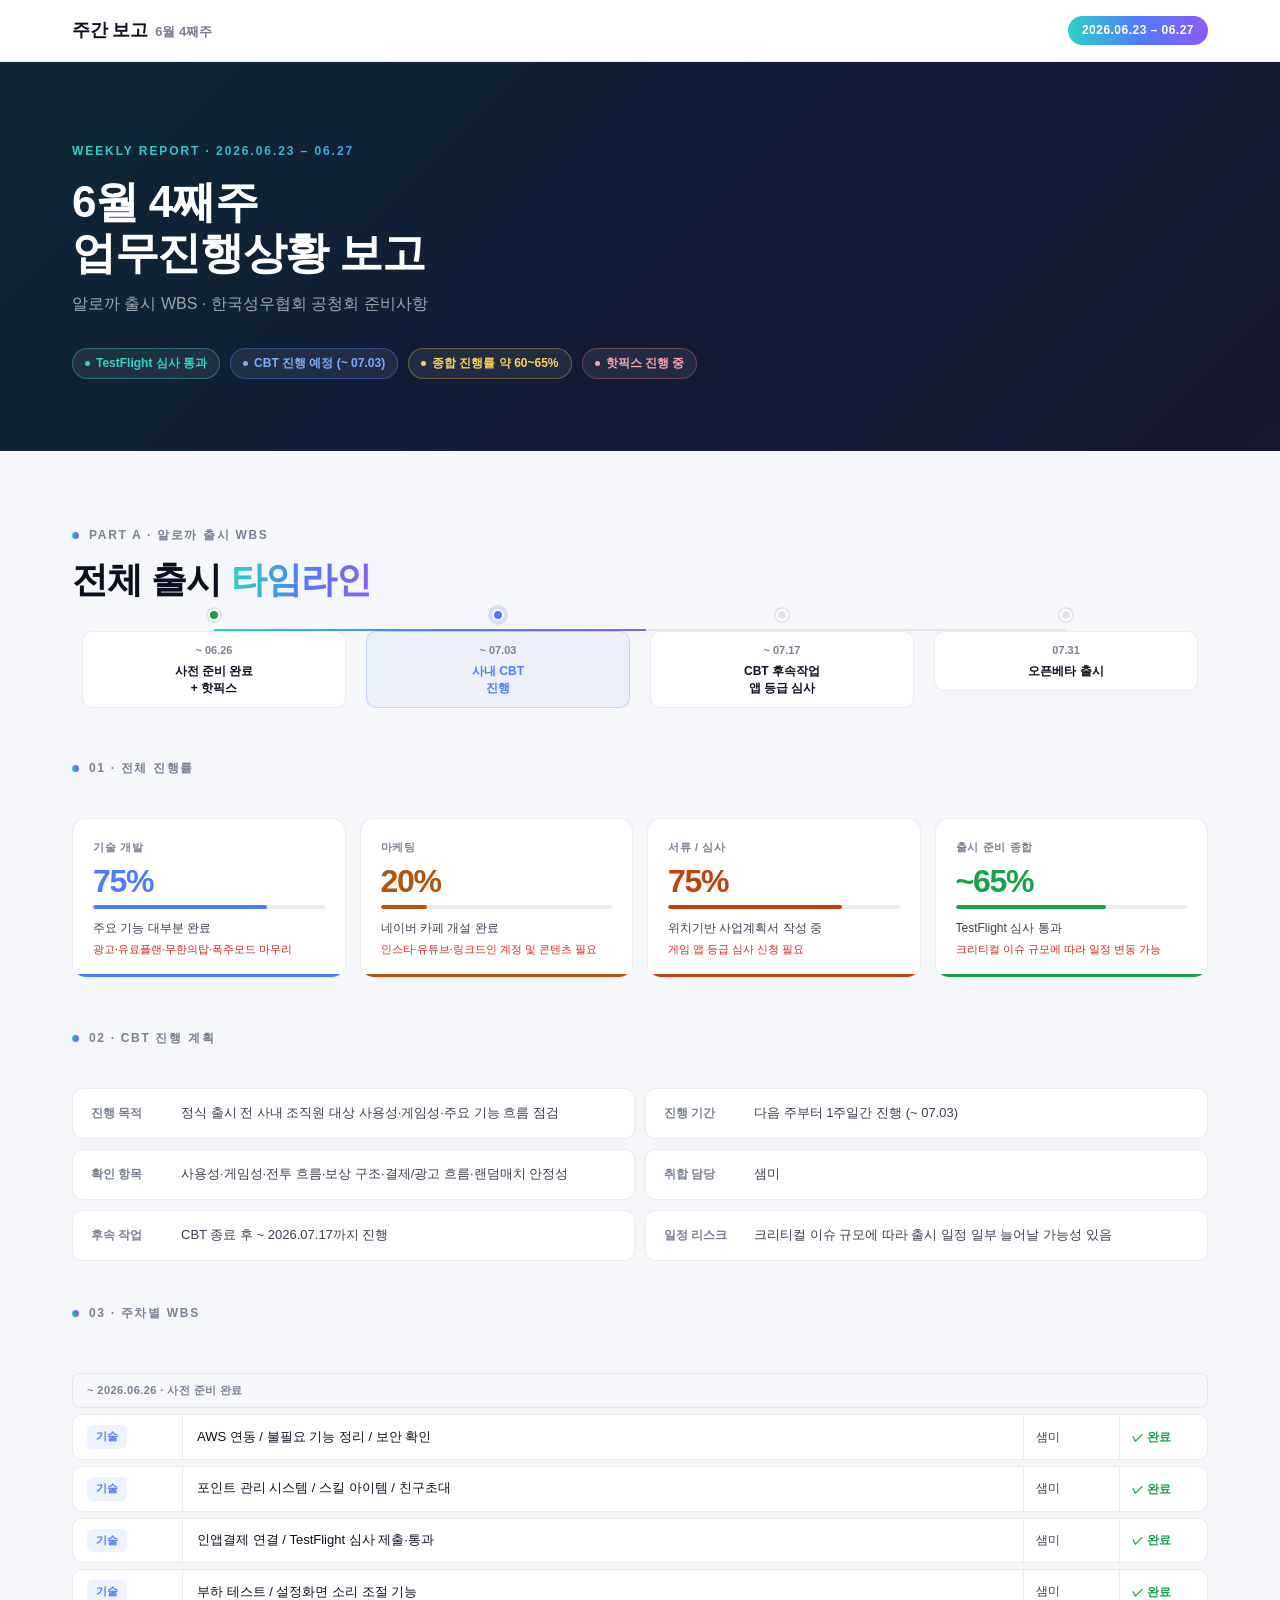
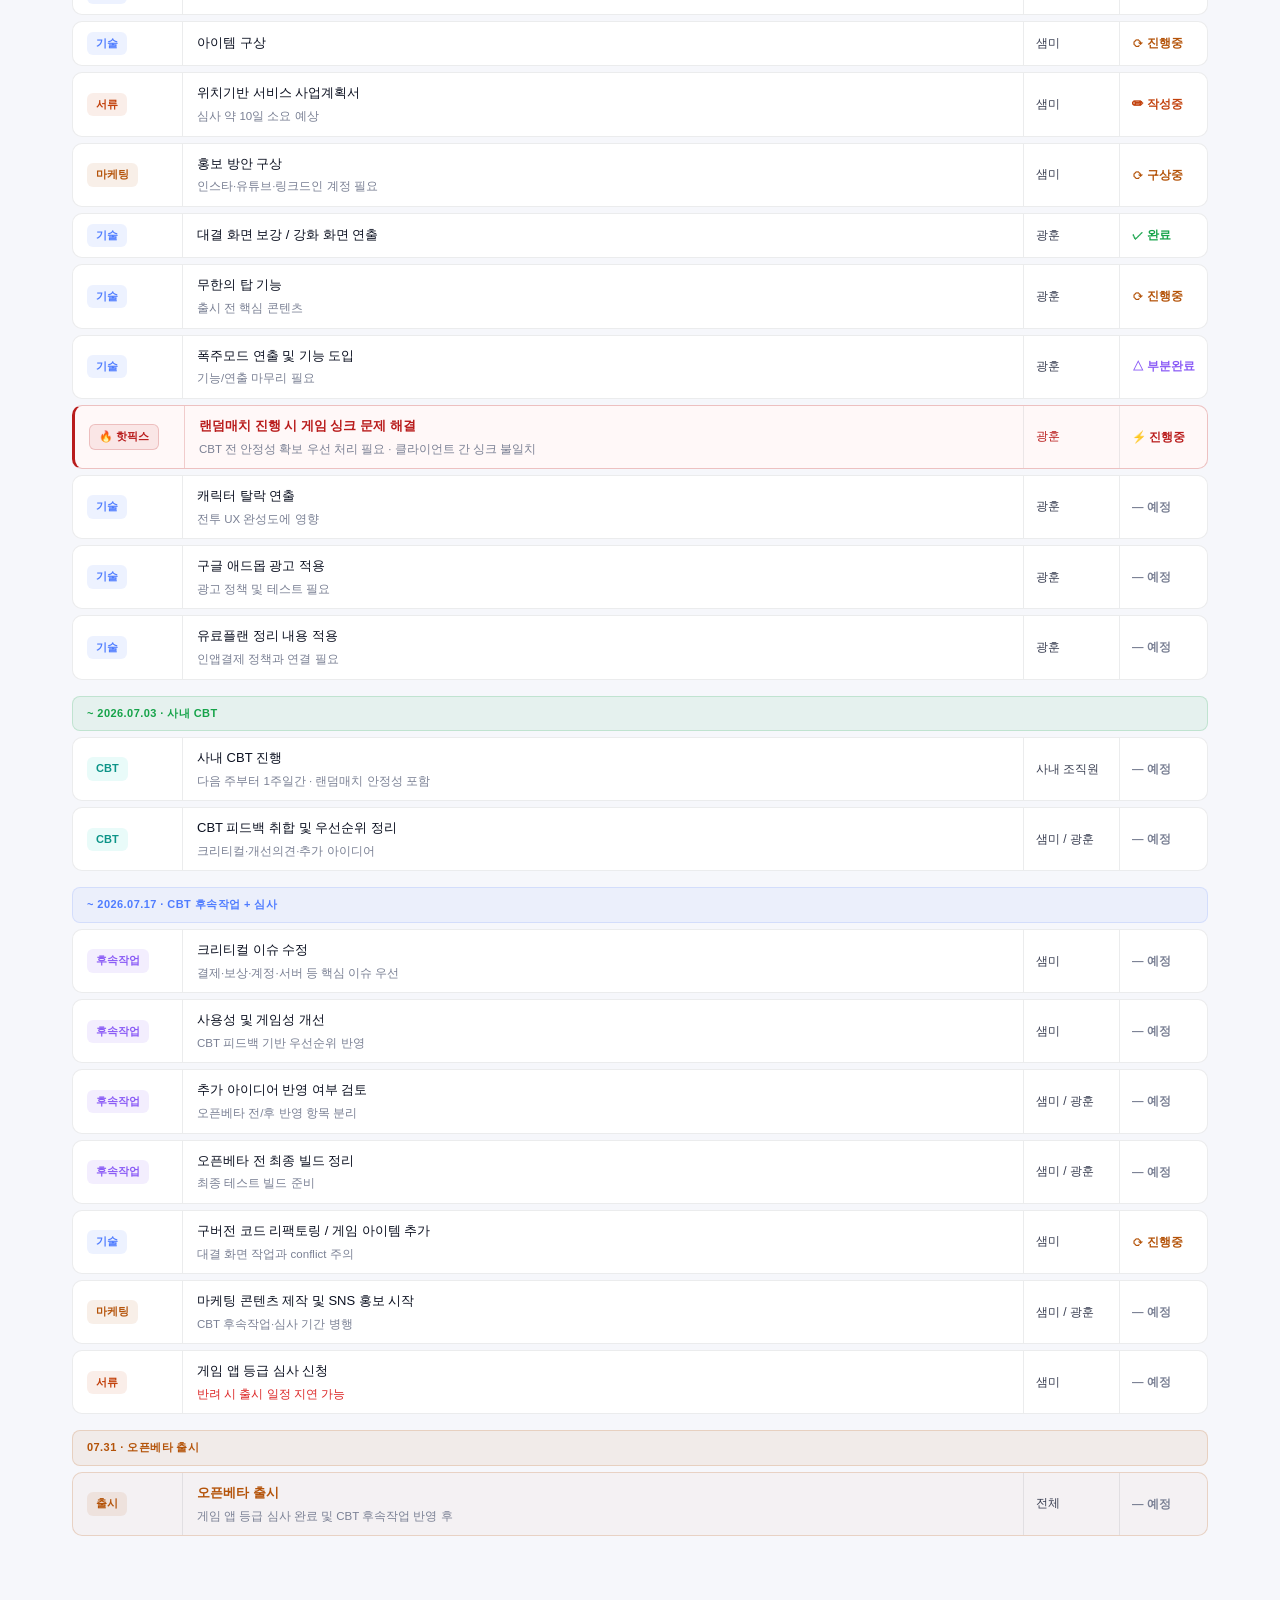
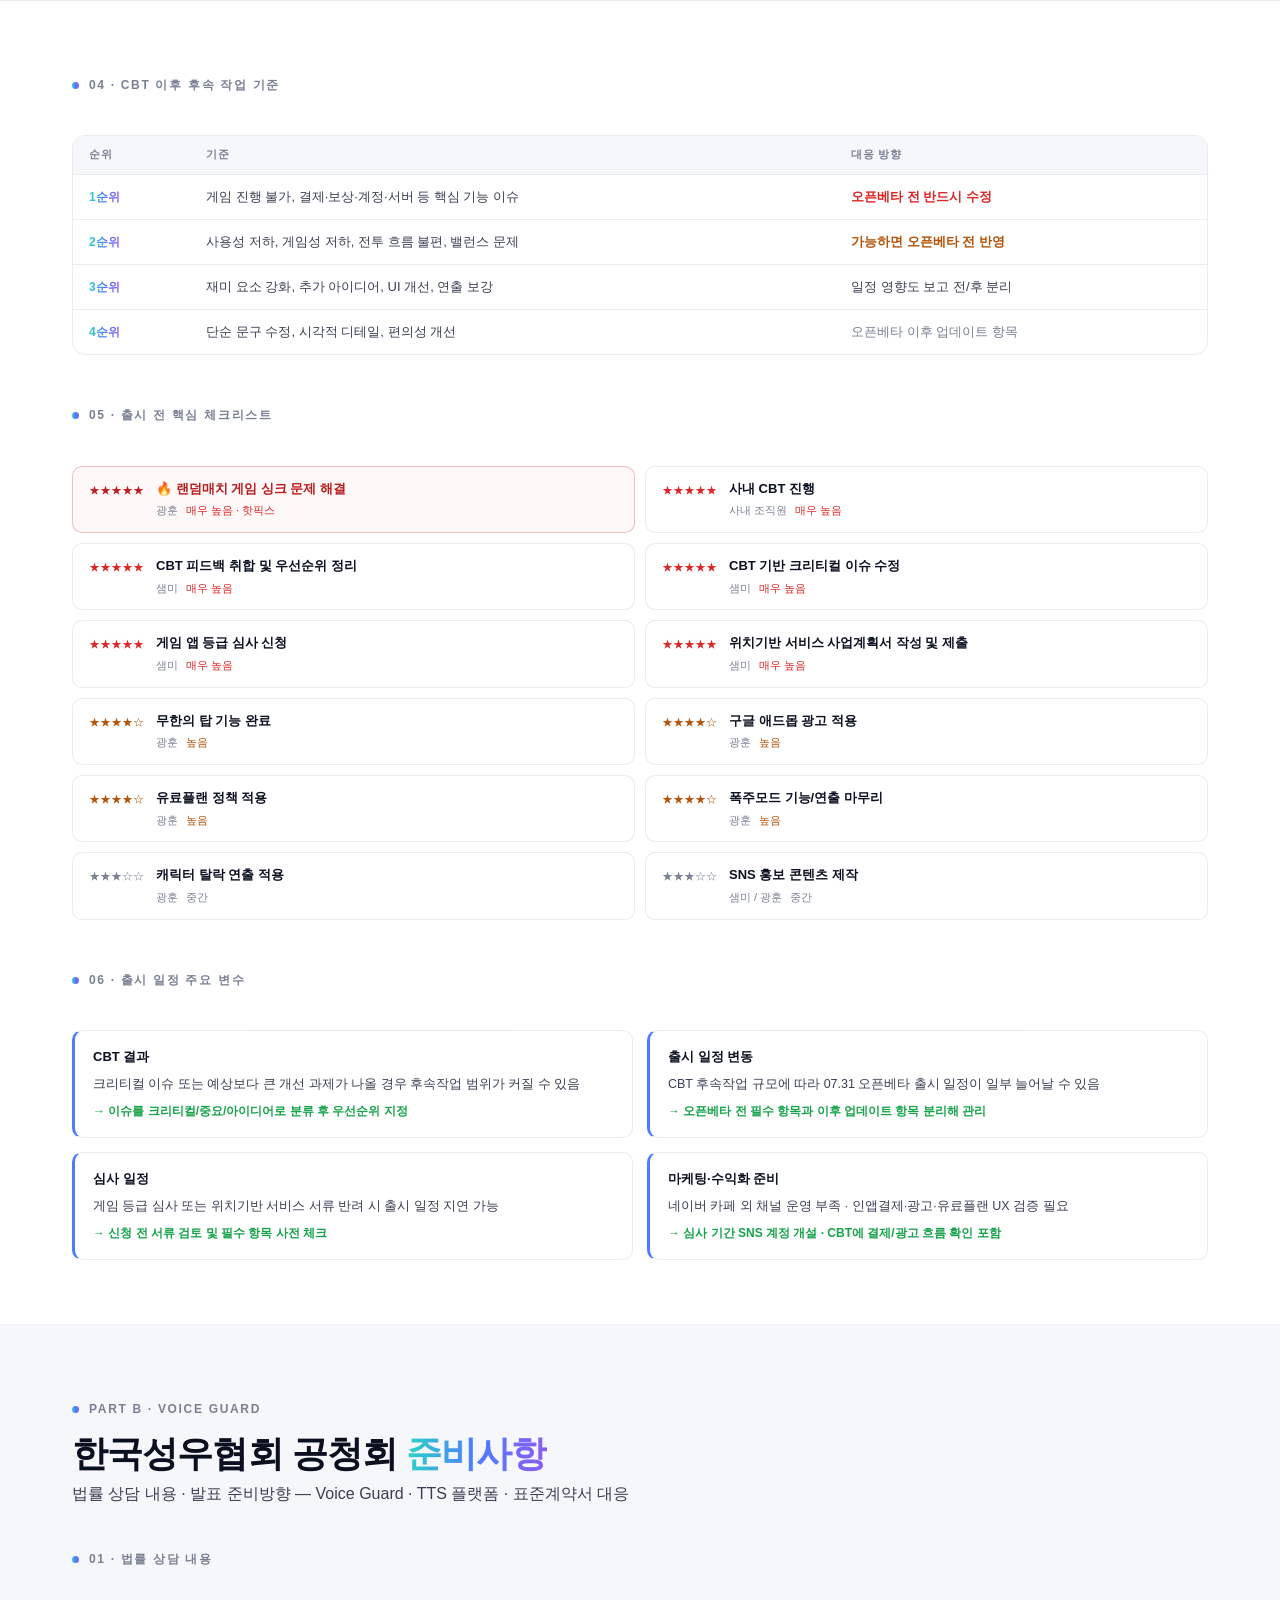
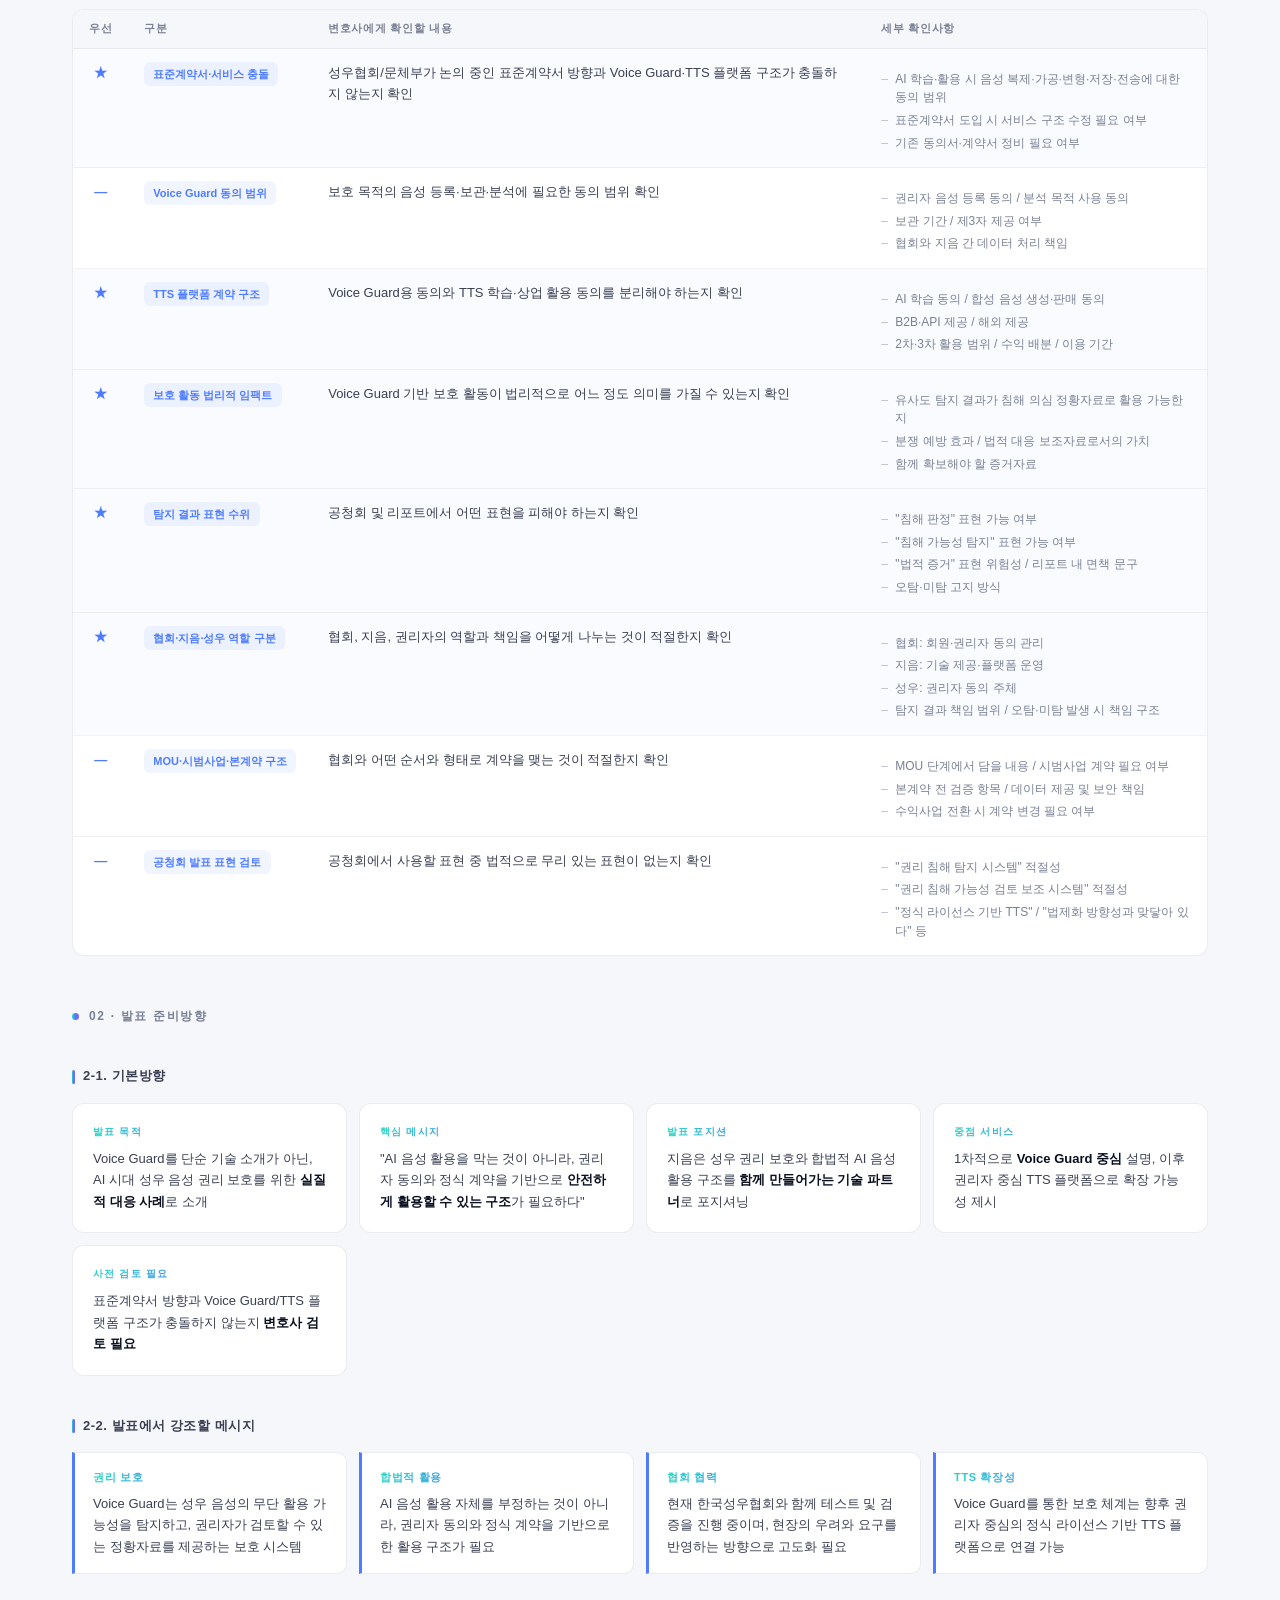
==== weekly-report.html @ 49dcf32b "Add 6월 4째주 업무진행상황 보고 페이지 (weekly-report.html) - 알로까 출시 WBS + 한국성우협회 공청회 준비사항 통합 - 알로까 디자인 시스템 적용 (gr" ====
<!doctype html>
<html lang="ko">
<head>
<meta charset="utf-8">
<title>6월 4째주 업무진행상황 보고</title>
<meta name="viewport" content="width=device-width, initial-scale=1">
<style>
  :root {
    --vg-mint:   #2BD4C4;
    --vg-blue:   #4F7CFF;
    --vg-violet: #8B5CF6;
    --vg-grad:   linear-gradient(90deg,#2BD4C4 0%,#4F7CFF 50%,#8B5CF6 100%);
    --green:  #16A34A;
    --yellow: #B45309;
    --red:    #DC2626;
    --orange: #C2410C;
    --hotfix: #B91C1C;
    --ink:      #0B1020;
    --ink-soft: #3A3F52;
    --ink-mute: #7A8094;
    --line:      rgba(11,16,32,.08);
    --line-soft: rgba(11,16,32,.05);
    --bg-soft: #F6F7FB;
  }
  *{box-sizing:border-box;margin:0;padding:0;}
  html,body{background:#fff;color:var(--ink);font-family:'Pretendard','Apple SD Gothic Neo',sans-serif;font-size:14px;line-height:1.6;}
  a{color:inherit;text-decoration:none;}

  /* ── Topbar ── */
  .topbar{position:sticky;top:0;z-index:50;background:rgba(255,255,255,.88);backdrop-filter:blur(14px);-webkit-backdrop-filter:blur(14px);border-bottom:1px solid var(--line);}
  .topbar-inner{max-width:1200px;margin:0 auto;padding:16px 32px;display:flex;align-items:center;justify-content:space-between;gap:16px;}
  .brand{display:flex;align-items:baseline;gap:8px;}
  .brand .b1{font-weight:800;font-size:18px;letter-spacing:-.02em;}
  .brand .b2{font-weight:600;font-size:13px;color:var(--ink-mute);}
  .top-badge{padding:5px 14px;border-radius:999px;font-size:12px;font-weight:700;background:var(--vg-grad);color:#fff;letter-spacing:.04em;}

  /* ── Hero ── */
  .hero{background:var(--ink);color:#fff;padding:80px 0 72px;position:relative;overflow:hidden;}
  .hero::after{content:'';position:absolute;inset:0;background:linear-gradient(135deg,rgba(43,212,196,.12) 0%,rgba(79,124,255,.1) 50%,rgba(139,92,246,.08) 100%);pointer-events:none;}
  .wrap{max-width:1200px;margin:0 auto;padding:0 32px;}
  .hero .wrap{position:relative;z-index:1;}
  .hero-eyebrow{font-size:12px;font-weight:700;letter-spacing:.16em;text-transform:uppercase;background:var(--vg-grad);-webkit-background-clip:text;background-clip:text;color:transparent;margin-bottom:16px;}
  .hero-title{font-size:44px;font-weight:800;letter-spacing:-.03em;line-height:1.15;margin-bottom:12px;}
  .hero-sub{font-size:16px;color:rgba(255,255,255,.6);margin-bottom:32px;}
  .hero-badges{display:flex;gap:10px;flex-wrap:wrap;}
  .hbadge{display:inline-flex;align-items:center;gap:6px;padding:5px 12px;border-radius:20px;font-size:12px;font-weight:600;border:1px solid rgba(255,255,255,.15);background:rgba(255,255,255,.07);}
  .hbadge-green{border-color:rgba(43,212,196,.4);color:#2BD4C4;}
  .hbadge-blue{border-color:rgba(79,124,255,.4);color:#7AABFF;}
  .hbadge-yellow{border-color:rgba(251,191,36,.35);color:#FCD34D;}
  .hbadge-red{border-color:rgba(248,113,113,.35);color:#FCA5A5;}
  .dot-sm{width:5px;height:5px;border-radius:50%;background:currentColor;flex-shrink:0;}

  /* ── Section ── */
  .section{padding:72px 0 64px;border-bottom:1px solid var(--line-soft);}
  .section.alt{background:var(--bg-soft);}
  .sec-eyebrow{display:inline-flex;align-items:center;gap:10px;font-size:12px;font-weight:700;color:var(--ink-mute);letter-spacing:.14em;text-transform:uppercase;margin-bottom:14px;}
  .sec-eyebrow::before{content:'';width:7px;height:7px;border-radius:50%;background:var(--vg-grad);}
  .sec-title{font-size:36px;font-weight:800;letter-spacing:-.025em;line-height:1.15;margin-bottom:8px;}
  .sec-title .accent{background:var(--vg-grad);-webkit-background-clip:text;background-clip:text;color:transparent;}
  .sec-sub{font-size:16px;color:var(--ink-soft);margin-bottom:40px;line-height:1.55;}

  /* ── Timeline ── */
  .tl-wrap{display:grid;grid-template-columns:repeat(4,1fr);gap:0;position:relative;margin-bottom:48px;}
  .tl-wrap::before{content:'';position:absolute;top:20px;left:12.5%;right:12.5%;height:2px;background:var(--line);z-index:0;}
  .tl-wrap::after{content:'';position:absolute;top:20px;left:12.5%;width:38%;height:2px;background:var(--vg-grad);z-index:1;}
  .tl-node{display:flex;flex-direction:column;align-items:center;gap:10px;position:relative;z-index:2;}
  .tl-dot{width:12px;height:12px;border-radius:50%;border:2px solid #fff;background:var(--line);box-shadow:0 0 0 2px var(--line);}
  .tl-node.done .tl-dot{background:var(--green);}
  .tl-node.active .tl-dot{background:var(--vg-blue);box-shadow:0 0 0 4px rgba(79,124,255,.2);}
  .tl-card{background:#fff;border:1px solid var(--line);border-radius:10px;padding:10px 14px;width:calc(100% - 20px);text-align:center;}
  .tl-node.active .tl-card{background:rgba(79,124,255,.05);border-color:rgba(79,124,255,.25);}
  .tl-date{font-size:11px;color:var(--ink-mute);font-weight:600;margin-bottom:4px;}
  .tl-label{font-size:12px;font-weight:700;color:var(--ink);line-height:1.4;}
  .tl-node.active .tl-label{color:var(--vg-blue);}

  /* ── Summary cards ── */
  .sum-grid{display:grid;grid-template-columns:repeat(4,1fr);gap:14px;margin-bottom:48px;}
  .sum-card{background:#fff;border:1px solid var(--line);border-radius:14px;padding:20px;position:relative;overflow:hidden;}
  .sum-card::after{content:'';position:absolute;bottom:0;left:0;right:0;height:3px;background:var(--c,var(--vg-grad));}
  .sum-label{font-size:11px;font-weight:700;color:var(--ink-mute);letter-spacing:.06em;text-transform:uppercase;margin-bottom:8px;}
  .sum-pct{font-size:32px;font-weight:800;letter-spacing:-.04em;background:var(--c,var(--vg-grad));-webkit-background-clip:text;background-clip:text;color:transparent;line-height:1;margin-bottom:8px;}
  .sum-bar-bg{height:4px;background:var(--line);border-radius:2px;margin-bottom:10px;overflow:hidden;}
  .sum-bar{height:100%;background:var(--c,var(--vg-grad));border-radius:2px;}
  .sum-status{font-size:12px;color:var(--ink-soft);}
  .sum-risk{font-size:11px;color:var(--red);margin-top:4px;line-height:1.4;}

  /* ── CBT grid ── */
  .cbt-grid{display:grid;grid-template-columns:repeat(2,1fr);gap:10px;margin-bottom:40px;}
  .cbt-row{background:#fff;border:1px solid var(--line);border-radius:10px;padding:14px 18px;display:flex;gap:14px;}
  .cbt-key{font-size:12px;color:var(--ink-mute);font-weight:700;min-width:76px;flex-shrink:0;padding-top:1px;}
  .cbt-val{font-size:13px;color:var(--ink-soft);line-height:1.6;}

  /* ── WBS rows ── */
  .wbs-container{display:flex;flex-direction:column;gap:6px;}
  .wbs-group{display:flex;align-items:center;gap:10px;padding:8px 14px;border-radius:8px;font-size:11px;font-weight:700;letter-spacing:.04em;margin-top:10px;}
  .g-0626{background:var(--bg-soft);color:var(--ink-mute);border:1px solid var(--line);}
  .g-0703{background:rgba(22,163,74,.07);color:var(--green);border:1px solid rgba(22,163,74,.18);}
  .g-0717{background:rgba(79,124,255,.06);color:var(--vg-blue);border:1px solid rgba(79,124,255,.15);}
  .g-0731{background:rgba(180,83,9,.07);color:var(--yellow);border:1px solid rgba(180,83,9,.18);}
  .wbs-row{display:grid;grid-template-columns:110px 1fr 96px 88px;align-items:stretch;background:#fff;border:1px solid var(--line);border-radius:10px;overflow:hidden;}
  .wbs-row.hotfix{border-color:rgba(185,28,28,.25);border-left:3px solid var(--hotfix);background:#FFF8F8;}
  .wbs-row.launch{background:rgba(180,83,9,.03);border-color:rgba(180,83,9,.2);}
  .wbs-cat{display:flex;align-items:center;padding:10px 14px;border-right:1px solid var(--line);}
  .wbs-row.hotfix .wbs-cat{border-right-color:rgba(185,28,28,.2);}
  .wbs-content{padding:10px 14px;display:flex;flex-direction:column;justify-content:center;gap:3px;}
  .wbs-task{font-size:13px;color:var(--ink);font-weight:500;}
  .wbs-row.hotfix .wbs-task{color:var(--hotfix);font-weight:600;}
  .wbs-row.launch .wbs-task{color:var(--yellow);font-weight:700;}
  .wbs-note{font-size:11.5px;color:var(--ink-mute);}
  .wbs-who{display:flex;align-items:center;padding:10px 12px;border-left:1px solid var(--line);font-size:12px;color:var(--ink-soft);white-space:nowrap;}
  .wbs-st{display:flex;align-items:center;padding:10px 12px;border-left:1px solid var(--line);}

  /* ── Tags ── */
  .tag{display:inline-flex;align-items:center;padding:3px 9px;border-radius:6px;font-size:11px;font-weight:700;white-space:nowrap;}
  .tag-tech{background:rgba(79,124,255,.1);color:var(--vg-blue);}
  .tag-mkt{background:rgba(180,83,9,.09);color:var(--yellow);}
  .tag-cbt{background:rgba(43,212,196,.1);color:#0D9488;}
  .tag-post{background:rgba(139,92,246,.1);color:var(--vg-violet);}
  .tag-doc{background:rgba(194,65,12,.09);color:var(--orange);}
  .tag-launch{background:rgba(180,83,9,.09);color:var(--yellow);}
  .tag-hotfix{background:rgba(185,28,28,.08);color:var(--hotfix);border:1px solid rgba(185,28,28,.2);}

  /* ── Status ── */
  .st{display:inline-flex;align-items:center;gap:4px;font-size:11.5px;font-weight:700;white-space:nowrap;}
  .s-done{color:var(--green);}
  .s-wip{color:var(--yellow);}
  .s-plan{color:var(--ink-mute);}
  .s-part{color:var(--vg-violet);}
  .s-writing{color:var(--orange);}
  .s-hotfix{color:var(--hotfix);}

  /* ── Priority table ── */
  .pri-wrap{background:#fff;border:1px solid var(--line);border-radius:14px;overflow:hidden;}
  .pri-wrap table{width:100%;border-collapse:collapse;}
  .pri-wrap th{padding:10px 16px;text-align:left;font-size:11px;font-weight:700;color:var(--ink-mute);letter-spacing:.06em;text-transform:uppercase;border-bottom:1px solid var(--line);background:var(--bg-soft);}
  .pri-wrap td{padding:12px 16px;font-size:13px;color:var(--ink-soft);border-bottom:1px solid var(--line);vertical-align:top;line-height:1.55;}
  .pri-wrap tr:last-child td{border-bottom:none;}
  .pri-rank{font-size:12px;font-weight:800;background:var(--vg-grad);-webkit-background-clip:text;background-clip:text;color:transparent;}

  /* ── Checklist ── */
  .chk-grid{display:grid;grid-template-columns:repeat(2,1fr);gap:10px;}
  .chk-item{display:flex;align-items:flex-start;gap:12px;background:#fff;border:1px solid var(--line);border-radius:10px;padding:12px 16px;}
  .chk-item.hf{border-color:rgba(185,28,28,.25);background:#FFF8F8;}
  .chk-stars{font-size:11px;flex-shrink:0;line-height:2;}
  .chk-name{font-size:13px;font-weight:600;color:var(--ink);}
  .chk-item.hf .chk-name{color:var(--hotfix);}
  .chk-meta{display:flex;gap:8px;flex-wrap:wrap;margin-top:3px;}
  .chk-who{font-size:11px;color:var(--ink-mute);}
  .chk-imp{font-size:11px;}
  .imp-h{color:var(--red);}
  .imp-m{color:var(--yellow);}
  .imp-l{color:var(--ink-mute);}

  /* ── Risk cards ── */
  .risk-grid{display:grid;grid-template-columns:repeat(2,1fr);gap:14px;}
  .risk-card{background:#fff;border:1px solid var(--line);border-left:3px solid var(--vg-blue);border-radius:10px;padding:16px 18px;}
  .risk-title{font-size:13px;font-weight:700;color:var(--ink);margin-bottom:6px;}
  .risk-desc{font-size:12.5px;color:var(--ink-soft);line-height:1.6;margin-bottom:8px;}
  .risk-action{font-size:12px;color:var(--green);font-weight:600;}
  .risk-action::before{content:'→ ';}

  /* ── VG Table ── */
  .table-wrap{overflow-x:auto;border:1px solid var(--line);border-radius:12px;background:#fff;}
  table{width:100%;border-collapse:collapse;font-size:13px;}
  thead tr{background:var(--bg-soft);}
  thead th{padding:10px 16px;text-align:left;font-size:11px;font-weight:700;color:var(--ink-mute);letter-spacing:.06em;text-transform:uppercase;border-bottom:1px solid var(--line);white-space:nowrap;}
  tbody tr{border-bottom:1px solid var(--line-soft);}
  tbody tr:last-child{border-bottom:none;}
  tbody tr:hover{background:var(--bg-soft);}
  td{padding:13px 16px;vertical-align:top;color:var(--ink-soft);line-height:1.65;}
  .star-row td{background:rgba(79,124,255,.03);}
  .star-cell{text-align:center;font-size:13px;color:var(--vg-blue);font-weight:700;}
  .vg-badge{display:inline-flex;align-items:center;padding:3px 9px;border-radius:6px;font-size:11px;font-weight:700;background:rgba(79,124,255,.08);color:var(--vg-blue);white-space:nowrap;}
  .detail-list{margin-top:6px;padding-left:0;list-style:none;}
  .detail-list li{font-size:12px;color:var(--ink-mute);padding:2px 0 2px 14px;position:relative;line-height:1.55;}
  .detail-list li::before{content:'–';position:absolute;left:0;opacity:.5;}

  /* ── Card grid ── */
  .card-grid{display:grid;grid-template-columns:repeat(auto-fill,minmax(260px,1fr));gap:12px;margin-bottom:32px;}
  .info-card{background:#fff;border:1px solid var(--line);border-radius:12px;padding:20px;}
  .card-label{font-size:10px;font-weight:700;letter-spacing:.12em;text-transform:uppercase;background:var(--vg-grad);-webkit-background-clip:text;background-clip:text;color:transparent;margin-bottom:8px;}
  .card-body{font-size:13px;color:var(--ink-soft);line-height:1.65;}
  .card-body strong{color:var(--ink);font-weight:700;}

  /* ── Msg cards ── */
  .msg-grid{display:grid;grid-template-columns:repeat(auto-fill,minmax(240px,1fr));gap:12px;}
  .msg-card{background:#fff;border:1px solid var(--line);border-left:3px solid var(--vg-blue);border-radius:0 10px 10px 0;padding:16px 18px;}
  .msg-label{font-size:11px;font-weight:700;background:var(--vg-grad);-webkit-background-clip:text;background-clip:text;color:transparent;margin-bottom:6px;letter-spacing:.06em;}
  .msg-body{font-size:13px;color:var(--ink-soft);line-height:1.65;}

  /* ── Subsection ── */
  .subsection{margin-bottom:40px;}
  .sub-title{font-size:13px;font-weight:700;color:var(--ink-soft);letter-spacing:.04em;margin-bottom:16px;display:flex;align-items:center;gap:8px;}
  .sub-title::before{content:'';display:inline-block;width:3px;height:14px;background:var(--vg-grad);border-radius:2px;}

  /* ── Spacing helpers ── */
  .mb40{margin-bottom:40px;}
  .mb48{margin-bottom:48px;}

  /* ── Responsive ── */
  @media(max-width:900px){
    .sum-grid{grid-template-columns:repeat(2,1fr);}
    .tl-wrap::before,.tl-wrap::after{display:none;}
    .tl-card{display:none;}
    .risk-grid{grid-template-columns:1fr;}
    .chk-grid{grid-template-columns:1fr;}
    .cbt-grid{grid-template-columns:1fr;}
  }
  @media(max-width:640px){
    .sum-grid{grid-template-columns:1fr;}
    .wbs-row{grid-template-columns:1fr;}
    .wbs-cat{border-right:none;border-bottom:1px solid var(--line);}
    .wbs-who,.wbs-st{border-left:none;border-top:1px solid var(--line);}
    .sec-title{font-size:28px;}
    .hero-title{font-size:30px;}
    .wrap{padding:0 20px;}
    .topbar-inner{padding:14px 20px;}
    thead th:nth-child(4),td:nth-child(4){display:none;}
  }
</style>
</head>
<body>

<!-- Topbar -->
<nav class="topbar">
  <div class="topbar-inner">
    <div class="brand">
      <span class="b1">주간 보고</span>
      <span class="b2">6월 4째주</span>
    </div>
    <div class="top-badge">2026.06.23 – 06.27</div>
  </div>
</nav>

<!-- Hero -->
<div class="hero">
  <div class="wrap">
    <div class="hero-eyebrow">Weekly Report · 2026.06.23 – 06.27</div>
    <h1 class="hero-title">6월 4째주<br>업무진행상황 보고</h1>
    <p class="hero-sub">알로까 출시 WBS · 한국성우협회 공청회 준비사항</p>
    <div class="hero-badges">
      <span class="hbadge hbadge-green"><span class="dot-sm"></span>TestFlight 심사 통과</span>
      <span class="hbadge hbadge-blue"><span class="dot-sm"></span>CBT 진행 예정 (~ 07.03)</span>
      <span class="hbadge hbadge-yellow"><span class="dot-sm"></span>종합 진행률 약 60~65%</span>
      <span class="hbadge hbadge-red"><span class="dot-sm"></span>핫픽스 진행 중</span>
    </div>
  </div>
</div>


<!-- ════════ PART A : 알로까 출시 WBS ════════ -->

<section class="section alt">
  <div class="wrap">
    <div class="sec-eyebrow">Part A · 알로까 출시 WBS</div>
    <h2 class="sec-title">전체 출시 <span class="accent">타임라인</span></h2>

    <div class="tl-wrap">
      <div class="tl-node done">
        <div class="tl-dot"></div>
        <div class="tl-card"><div class="tl-date">~ 06.26</div><div class="tl-label">사전 준비 완료<br>+ 핫픽스</div></div>
      </div>
      <div class="tl-node active">
        <div class="tl-dot"></div>
        <div class="tl-card"><div class="tl-date">~ 07.03</div><div class="tl-label">사내 CBT<br>진행</div></div>
      </div>
      <div class="tl-node">
        <div class="tl-dot"></div>
        <div class="tl-card"><div class="tl-date">~ 07.17</div><div class="tl-label">CBT 후속작업<br>앱 등급 심사</div></div>
      </div>
      <div class="tl-node">
        <div class="tl-dot"></div>
        <div class="tl-card"><div class="tl-date">07.31</div><div class="tl-label">오픈베타 출시</div></div>
      </div>
    </div>

    <div class="sec-eyebrow mb40">01 · 전체 진행률</div>
    <div class="sum-grid">
      <div class="sum-card" style="--c:var(--vg-blue)">
        <div class="sum-label">기술 개발</div><div class="sum-pct">75%</div>
        <div class="sum-bar-bg"><div class="sum-bar" style="width:75%"></div></div>
        <div class="sum-status">주요 기능 대부분 완료</div>
        <div class="sum-risk">광고·유료플랜·무한의탑·폭주모드 마무리</div>
      </div>
      <div class="sum-card" style="--c:var(--yellow)">
        <div class="sum-label">마케팅</div><div class="sum-pct">20%</div>
        <div class="sum-bar-bg"><div class="sum-bar" style="width:20%"></div></div>
        <div class="sum-status">네이버 카페 개설 완료</div>
        <div class="sum-risk">인스타·유튜브·링크드인 계정 및 콘텐츠 필요</div>
      </div>
      <div class="sum-card" style="--c:var(--orange)">
        <div class="sum-label">서류 / 심사</div><div class="sum-pct">75%</div>
        <div class="sum-bar-bg"><div class="sum-bar" style="width:75%"></div></div>
        <div class="sum-status">위치기반 사업계획서 작성 중</div>
        <div class="sum-risk">게임 앱 등급 심사 신청 필요</div>
      </div>
      <div class="sum-card" style="--c:var(--green)">
        <div class="sum-label">출시 준비 종합</div><div class="sum-pct">~65%</div>
        <div class="sum-bar-bg"><div class="sum-bar" style="width:65%"></div></div>
        <div class="sum-status">TestFlight 심사 통과</div>
        <div class="sum-risk">크리티컬 이슈 규모에 따라 일정 변동 가능</div>
      </div>
    </div>

    <div class="sec-eyebrow mb40">02 · CBT 진행 계획</div>
    <div class="cbt-grid">
      <div class="cbt-row"><div class="cbt-key">진행 목적</div><div class="cbt-val">정식 출시 전 사내 조직원 대상 사용성·게임성·주요 기능 흐름 점검</div></div>
      <div class="cbt-row"><div class="cbt-key">진행 기간</div><div class="cbt-val">다음 주부터 1주일간 진행 (~ 07.03)</div></div>
      <div class="cbt-row"><div class="cbt-key">확인 항목</div><div class="cbt-val">사용성·게임성·전투 흐름·보상 구조·결제/광고 흐름·랜덤매치 안정성</div></div>
      <div class="cbt-row"><div class="cbt-key">취합 담당</div><div class="cbt-val">샘미</div></div>
      <div class="cbt-row"><div class="cbt-key">후속 작업</div><div class="cbt-val">CBT 종료 후 ~ 2026.07.17까지 진행</div></div>
      <div class="cbt-row"><div class="cbt-key">일정 리스크</div><div class="cbt-val">크리티컬 이슈 규모에 따라 출시 일정 일부 늘어날 가능성 있음</div></div>
    </div>

    <div class="sec-eyebrow mb40">03 · 주차별 WBS</div>
    <div class="wbs-container">
      <div class="wbs-group g-0626">~ 2026.06.26 · 사전 준비 완료</div>
      <div class="wbs-row"><div class="wbs-cat"><span class="tag tag-tech">기술</span></div><div class="wbs-content"><div class="wbs-task">AWS 연동 / 불필요 기능 정리 / 보안 확인</div></div><div class="wbs-who">샘미</div><div class="wbs-st"><span class="st s-done">✓ 완료</span></div></div>
      <div class="wbs-row"><div class="wbs-cat"><span class="tag tag-tech">기술</span></div><div class="wbs-content"><div class="wbs-task">포인트 관리 시스템 / 스킬 아이템 / 친구초대</div></div><div class="wbs-who">샘미</div><div class="wbs-st"><span class="st s-done">✓ 완료</span></div></div>
      <div class="wbs-row"><div class="wbs-cat"><span class="tag tag-tech">기술</span></div><div class="wbs-content"><div class="wbs-task">인앱결제 연결 / TestFlight 심사 제출·통과</div></div><div class="wbs-who">샘미</div><div class="wbs-st"><span class="st s-done">✓ 완료</span></div></div>
      <div class="wbs-row"><div class="wbs-cat"><span class="tag tag-tech">기술</span></div><div class="wbs-content"><div class="wbs-task">부하 테스트 / 설정화면 소리 조절 기능</div></div><div class="wbs-who">샘미</div><div class="wbs-st"><span class="st s-done">✓ 완료</span></div></div>
      <div class="wbs-row"><div class="wbs-cat"><span class="tag tag-tech">기술</span></div><div class="wbs-content"><div class="wbs-task">아이템 구상</div></div><div class="wbs-who">샘미</div><div class="wbs-st"><span class="st s-wip">⟳ 진행중</span></div></div>
      <div class="wbs-row"><div class="wbs-cat"><span class="tag tag-doc">서류</span></div><div class="wbs-content"><div class="wbs-task">위치기반 서비스 사업계획서</div><div class="wbs-note">심사 약 10일 소요 예상</div></div><div class="wbs-who">샘미</div><div class="wbs-st"><span class="st s-writing">✏ 작성중</span></div></div>
      <div class="wbs-row"><div class="wbs-cat"><span class="tag tag-mkt">마케팅</span></div><div class="wbs-content"><div class="wbs-task">홍보 방안 구상</div><div class="wbs-note">인스타·유튜브·링크드인 계정 필요</div></div><div class="wbs-who">샘미</div><div class="wbs-st"><span class="st s-wip">⟳ 구상중</span></div></div>
      <div class="wbs-row"><div class="wbs-cat"><span class="tag tag-tech">기술</span></div><div class="wbs-content"><div class="wbs-task">대결 화면 보강 / 강화 화면 연출</div></div><div class="wbs-who">광훈</div><div class="wbs-st"><span class="st s-done">✓ 완료</span></div></div>
      <div class="wbs-row"><div class="wbs-cat"><span class="tag tag-tech">기술</span></div><div class="wbs-content"><div class="wbs-task">무한의 탑 기능</div><div class="wbs-note">출시 전 핵심 콘텐츠</div></div><div class="wbs-who">광훈</div><div class="wbs-st"><span class="st s-wip">⟳ 진행중</span></div></div>
      <div class="wbs-row"><div class="wbs-cat"><span class="tag tag-tech">기술</span></div><div class="wbs-content"><div class="wbs-task">폭주모드 연출 및 기능 도입</div><div class="wbs-note">기능/연출 마무리 필요</div></div><div class="wbs-who">광훈</div><div class="wbs-st"><span class="st s-part">△ 부분완료</span></div></div>
      <div class="wbs-row hotfix"><div class="wbs-cat"><span class="tag tag-hotfix">🔥 핫픽스</span></div><div class="wbs-content"><div class="wbs-task">랜덤매치 진행 시 게임 싱크 문제 해결</div><div class="wbs-note">CBT 전 안정성 확보 우선 처리 필요 · 클라이언트 간 싱크 불일치</div></div><div class="wbs-who" style="color:var(--hotfix)">광훈</div><div class="wbs-st"><span class="st s-hotfix">⚡ 진행중</span></div></div>
      <div class="wbs-row"><div class="wbs-cat"><span class="tag tag-tech">기술</span></div><div class="wbs-content"><div class="wbs-task">캐릭터 탈락 연출</div><div class="wbs-note">전투 UX 완성도에 영향</div></div><div class="wbs-who">광훈</div><div class="wbs-st"><span class="st s-plan">— 예정</span></div></div>
      <div class="wbs-row"><div class="wbs-cat"><span class="tag tag-tech">기술</span></div><div class="wbs-content"><div class="wbs-task">구글 애드몹 광고 적용</div><div class="wbs-note">광고 정책 및 테스트 필요</div></div><div class="wbs-who">광훈</div><div class="wbs-st"><span class="st s-plan">— 예정</span></div></div>
      <div class="wbs-row"><div class="wbs-cat"><span class="tag tag-tech">기술</span></div><div class="wbs-content"><div class="wbs-task">유료플랜 정리 내용 적용</div><div class="wbs-note">인앱결제 정책과 연결 필요</div></div><div class="wbs-who">광훈</div><div class="wbs-st"><span class="st s-plan">— 예정</span></div></div>

      <div class="wbs-group g-0703">~ 2026.07.03 · 사내 CBT</div>
      <div class="wbs-row"><div class="wbs-cat"><span class="tag tag-cbt">CBT</span></div><div class="wbs-content"><div class="wbs-task">사내 CBT 진행</div><div class="wbs-note">다음 주부터 1주일간 · 랜덤매치 안정성 포함</div></div><div class="wbs-who">사내 조직원</div><div class="wbs-st"><span class="st s-plan">— 예정</span></div></div>
      <div class="wbs-row"><div class="wbs-cat"><span class="tag tag-cbt">CBT</span></div><div class="wbs-content"><div class="wbs-task">CBT 피드백 취합 및 우선순위 정리</div><div class="wbs-note">크리티컬·개선의견·추가 아이디어</div></div><div class="wbs-who">샘미 / 광훈</div><div class="wbs-st"><span class="st s-plan">— 예정</span></div></div>

      <div class="wbs-group g-0717">~ 2026.07.17 · CBT 후속작업 + 심사</div>
      <div class="wbs-row"><div class="wbs-cat"><span class="tag tag-post">후속작업</span></div><div class="wbs-content"><div class="wbs-task">크리티컬 이슈 수정</div><div class="wbs-note">결제·보상·계정·서버 등 핵심 이슈 우선</div></div><div class="wbs-who">샘미</div><div class="wbs-st"><span class="st s-plan">— 예정</span></div></div>
      <div class="wbs-row"><div class="wbs-cat"><span class="tag tag-post">후속작업</span></div><div class="wbs-content"><div class="wbs-task">사용성 및 게임성 개선</div><div class="wbs-note">CBT 피드백 기반 우선순위 반영</div></div><div class="wbs-who">샘미</div><div class="wbs-st"><span class="st s-plan">— 예정</span></div></div>
      <div class="wbs-row"><div class="wbs-cat"><span class="tag tag-post">후속작업</span></div><div class="wbs-content"><div class="wbs-task">추가 아이디어 반영 여부 검토</div><div class="wbs-note">오픈베타 전/후 반영 항목 분리</div></div><div class="wbs-who">샘미 / 광훈</div><div class="wbs-st"><span class="st s-plan">— 예정</span></div></div>
      <div class="wbs-row"><div class="wbs-cat"><span class="tag tag-post">후속작업</span></div><div class="wbs-content"><div class="wbs-task">오픈베타 전 최종 빌드 정리</div><div class="wbs-note">최종 테스트 빌드 준비</div></div><div class="wbs-who">샘미 / 광훈</div><div class="wbs-st"><span class="st s-plan">— 예정</span></div></div>
      <div class="wbs-row"><div class="wbs-cat"><span class="tag tag-tech">기술</span></div><div class="wbs-content"><div class="wbs-task">구버전 코드 리팩토링 / 게임 아이템 추가</div><div class="wbs-note">대결 화면 작업과 conflict 주의</div></div><div class="wbs-who">샘미</div><div class="wbs-st"><span class="st s-wip">⟳ 진행중</span></div></div>
      <div class="wbs-row"><div class="wbs-cat"><span class="tag tag-mkt">마케팅</span></div><div class="wbs-content"><div class="wbs-task">마케팅 콘텐츠 제작 및 SNS 홍보 시작</div><div class="wbs-note">CBT 후속작업·심사 기간 병행</div></div><div class="wbs-who">샘미 / 광훈</div><div class="wbs-st"><span class="st s-plan">— 예정</span></div></div>
      <div class="wbs-row"><div class="wbs-cat"><span class="tag tag-doc">서류</span></div><div class="wbs-content"><div class="wbs-task">게임 앱 등급 심사 신청</div><div class="wbs-note" style="color:var(--red)">반려 시 출시 일정 지연 가능</div></div><div class="wbs-who">샘미</div><div class="wbs-st"><span class="st s-plan">— 예정</span></div></div>

      <div class="wbs-group g-0731">07.31 · 오픈베타 출시</div>
      <div class="wbs-row launch"><div class="wbs-cat"><span class="tag tag-launch">출시</span></div><div class="wbs-content"><div class="wbs-task">오픈베타 출시</div><div class="wbs-note">게임 앱 등급 심사 완료 및 CBT 후속작업 반영 후</div></div><div class="wbs-who">전체</div><div class="wbs-st"><span class="st s-plan">— 예정</span></div></div>
    </div>
  </div>
</section>

<section class="section">
  <div class="wrap">
    <div class="sec-eyebrow mb40">04 · CBT 이후 후속 작업 기준</div>
    <div class="pri-wrap mb48">
      <table>
        <thead><tr><th>순위</th><th>기준</th><th>대응 방향</th></tr></thead>
        <tbody>
          <tr><td><span class="pri-rank">1순위</span></td><td>게임 진행 불가, 결제·보상·계정·서버 등 핵심 기능 이슈</td><td style="color:var(--red);font-weight:700;">오픈베타 전 반드시 수정</td></tr>
          <tr><td><span class="pri-rank">2순위</span></td><td>사용성 저하, 게임성 저하, 전투 흐름 불편, 밸런스 문제</td><td style="color:var(--yellow);font-weight:700;">가능하면 오픈베타 전 반영</td></tr>
          <tr><td><span class="pri-rank">3순위</span></td><td>재미 요소 강화, 추가 아이디어, UI 개선, 연출 보강</td><td>일정 영향도 보고 전/후 분리</td></tr>
          <tr><td><span class="pri-rank">4순위</span></td><td>단순 문구 수정, 시각적 디테일, 편의성 개선</td><td style="color:var(--ink-mute);">오픈베타 이후 업데이트 항목</td></tr>
        </tbody>
      </table>
    </div>

    <div class="sec-eyebrow mb40">05 · 출시 전 핵심 체크리스트</div>
    <div class="chk-grid mb48">
      <div class="chk-item hf"><div class="chk-stars" style="color:var(--hotfix)">★★★★★</div><div><div class="chk-name">🔥 랜덤매치 게임 싱크 문제 해결</div><div class="chk-meta"><span class="chk-who">광훈</span><span class="chk-imp imp-h">매우 높음 · 핫픽스</span></div></div></div>
      <div class="chk-item"><div class="chk-stars" style="color:var(--red)">★★★★★</div><div><div class="chk-name">사내 CBT 진행</div><div class="chk-meta"><span class="chk-who">사내 조직원</span><span class="chk-imp imp-h">매우 높음</span></div></div></div>
      <div class="chk-item"><div class="chk-stars" style="color:var(--red)">★★★★★</div><div><div class="chk-name">CBT 피드백 취합 및 우선순위 정리</div><div class="chk-meta"><span class="chk-who">샘미</span><span class="chk-imp imp-h">매우 높음</span></div></div></div>
      <div class="chk-item"><div class="chk-stars" style="color:var(--red)">★★★★★</div><div><div class="chk-name">CBT 기반 크리티컬 이슈 수정</div><div class="chk-meta"><span class="chk-who">샘미</span><span class="chk-imp imp-h">매우 높음</span></div></div></div>
      <div class="chk-item"><div class="chk-stars" style="color:var(--red)">★★★★★</div><div><div class="chk-name">게임 앱 등급 심사 신청</div><div class="chk-meta"><span class="chk-who">샘미</span><span class="chk-imp imp-h">매우 높음</span></div></div></div>
      <div class="chk-item"><div class="chk-stars" style="color:var(--red)">★★★★★</div><div><div class="chk-name">위치기반 서비스 사업계획서 작성 및 제출</div><div class="chk-meta"><span class="chk-who">샘미</span><span class="chk-imp imp-h">매우 높음</span></div></div></div>
      <div class="chk-item"><div class="chk-stars" style="color:var(--yellow)">★★★★☆</div><div><div class="chk-name">무한의 탑 기능 완료</div><div class="chk-meta"><span class="chk-who">광훈</span><span class="chk-imp imp-m">높음</span></div></div></div>
      <div class="chk-item"><div class="chk-stars" style="color:var(--yellow)">★★★★☆</div><div><div class="chk-name">구글 애드몹 광고 적용</div><div class="chk-meta"><span class="chk-who">광훈</span><span class="chk-imp imp-m">높음</span></div></div></div>
      <div class="chk-item"><div class="chk-stars" style="color:var(--yellow)">★★★★☆</div><div><div class="chk-name">유료플랜 정책 적용</div><div class="chk-meta"><span class="chk-who">광훈</span><span class="chk-imp imp-m">높음</span></div></div></div>
      <div class="chk-item"><div class="chk-stars" style="color:var(--yellow)">★★★★☆</div><div><div class="chk-name">폭주모드 기능/연출 마무리</div><div class="chk-meta"><span class="chk-who">광훈</span><span class="chk-imp imp-m">높음</span></div></div></div>
      <div class="chk-item"><div class="chk-stars" style="color:var(--ink-mute)">★★★☆☆</div><div><div class="chk-name">캐릭터 탈락 연출 적용</div><div class="chk-meta"><span class="chk-who">광훈</span><span class="chk-imp imp-l">중간</span></div></div></div>
      <div class="chk-item"><div class="chk-stars" style="color:var(--ink-mute)">★★★☆☆</div><div><div class="chk-name">SNS 홍보 콘텐츠 제작</div><div class="chk-meta"><span class="chk-who">샘미 / 광훈</span><span class="chk-imp imp-l">중간</span></div></div></div>
    </div>

    <div class="sec-eyebrow mb40">06 · 출시 일정 주요 변수</div>
    <div class="risk-grid">
      <div class="risk-card"><div class="risk-title">CBT 결과</div><div class="risk-desc">크리티컬 이슈 또는 예상보다 큰 개선 과제가 나올 경우 후속작업 범위가 커질 수 있음</div><div class="risk-action">이슈를 크리티컬/중요/아이디어로 분류 후 우선순위 지정</div></div>
      <div class="risk-card"><div class="risk-title">출시 일정 변동</div><div class="risk-desc">CBT 후속작업 규모에 따라 07.31 오픈베타 출시 일정이 일부 늘어날 수 있음</div><div class="risk-action">오픈베타 전 필수 항목과 이후 업데이트 항목 분리해 관리</div></div>
      <div class="risk-card"><div class="risk-title">심사 일정</div><div class="risk-desc">게임 등급 심사 또는 위치기반 서비스 서류 반려 시 출시 일정 지연 가능</div><div class="risk-action">신청 전 서류 검토 및 필수 항목 사전 체크</div></div>
      <div class="risk-card"><div class="risk-title">마케팅·수익화 준비</div><div class="risk-desc">네이버 카페 외 채널 운영 부족 · 인앱결제·광고·유료플랜 UX 검증 필요</div><div class="risk-action">심사 기간 SNS 계정 개설 · CBT에 결제/광고 흐름 확인 포함</div></div>
    </div>
  </div>
</section>


<!-- ════════ PART B : 한국성우협회 공청회 준비 ════════ -->

<section class="section alt">
  <div class="wrap">
    <div class="sec-eyebrow">Part B · Voice Guard</div>
    <h2 class="sec-title">한국성우협회 공청회 <span class="accent">준비사항</span></h2>
    <p class="sec-sub">법률 상담 내용 · 발표 준비방향 — Voice Guard · TTS 플랫폼 · 표준계약서 대응</p>

    <div class="sec-eyebrow mb40">01 · 법률 상담 내용</div>
    <div class="table-wrap mb48">
      <table>
        <thead><tr><th>우선</th><th>구분</th><th>변호사에게 확인할 내용</th><th>세부 확인사항</th></tr></thead>
        <tbody>
          <tr class="star-row">
            <td class="star-cell">★</td>
            <td><span class="vg-badge">표준계약서·서비스 충돌</span></td>
            <td>성우협회/문체부가 논의 중인 표준계약서 방향과 Voice Guard·TTS 플랫폼 구조가 충돌하지 않는지 확인</td>
            <td><ul class="detail-list"><li>AI 학습·활용 시 음성 복제·가공·변형·저장·전송에 대한 동의 범위</li><li>표준계약서 도입 시 서비스 구조 수정 필요 여부</li><li>기존 동의서·계약서 정비 필요 여부</li></ul></td>
          </tr>
          <tr>
            <td class="star-cell">—</td>
            <td><span class="vg-badge">Voice Guard 동의 범위</span></td>
            <td>보호 목적의 음성 등록·보관·분석에 필요한 동의 범위 확인</td>
            <td><ul class="detail-list"><li>권리자 음성 등록 동의 / 분석 목적 사용 동의</li><li>보관 기간 / 제3자 제공 여부</li><li>협회와 지음 간 데이터 처리 책임</li></ul></td>
          </tr>
          <tr class="star-row">
            <td class="star-cell">★</td>
            <td><span class="vg-badge">TTS 플랫폼 계약 구조</span></td>
            <td>Voice Guard용 동의와 TTS 학습·상업 활용 동의를 분리해야 하는지 확인</td>
            <td><ul class="detail-list"><li>AI 학습 동의 / 합성 음성 생성·판매 동의</li><li>B2B·API 제공 / 해외 제공</li><li>2차·3차 활용 범위 / 수익 배분 / 이용 기간</li></ul></td>
          </tr>
          <tr class="star-row">
            <td class="star-cell">★</td>
            <td><span class="vg-badge">보호 활동 법리적 임팩트</span></td>
            <td>Voice Guard 기반 보호 활동이 법리적으로 어느 정도 의미를 가질 수 있는지 확인</td>
            <td><ul class="detail-list"><li>유사도 탐지 결과가 침해 의심 정황자료로 활용 가능한지</li><li>분쟁 예방 효과 / 법적 대응 보조자료로서의 가치</li><li>함께 확보해야 할 증거자료</li></ul></td>
          </tr>
          <tr class="star-row">
            <td class="star-cell">★</td>
            <td><span class="vg-badge">탐지 결과 표현 수위</span></td>
            <td>공청회 및 리포트에서 어떤 표현을 피해야 하는지 확인</td>
            <td><ul class="detail-list"><li>"침해 판정" 표현 가능 여부</li><li>"침해 가능성 탐지" 표현 가능 여부</li><li>"법적 증거" 표현 위험성 / 리포트 내 면책 문구</li><li>오탐·미탐 고지 방식</li></ul></td>
          </tr>
          <tr class="star-row">
            <td class="star-cell">★</td>
            <td><span class="vg-badge">협회·지음·성우 역할 구분</span></td>
            <td>협회, 지음, 권리자의 역할과 책임을 어떻게 나누는 것이 적절한지 확인</td>
            <td><ul class="detail-list"><li>협회: 회원·권리자 동의 관리</li><li>지음: 기술 제공·플랫폼 운영</li><li>성우: 권리자 동의 주체</li><li>탐지 결과 책임 범위 / 오탐·미탐 발생 시 책임 구조</li></ul></td>
          </tr>
          <tr>
            <td class="star-cell">—</td>
            <td><span class="vg-badge">MOU·시범사업·본계약 구조</span></td>
            <td>협회와 어떤 순서와 형태로 계약을 맺는 것이 적절한지 확인</td>
            <td><ul class="detail-list"><li>MOU 단계에서 담을 내용 / 시범사업 계약 필요 여부</li><li>본계약 전 검증 항목 / 데이터 제공 및 보안 책임</li><li>수익사업 전환 시 계약 변경 필요 여부</li></ul></td>
          </tr>
          <tr>
            <td class="star-cell">—</td>
            <td><span class="vg-badge">공청회 발표 표현 검토</span></td>
            <td>공청회에서 사용할 표현 중 법적으로 무리 있는 표현이 없는지 확인</td>
            <td><ul class="detail-list"><li>"권리 침해 탐지 시스템" 적절성</li><li>"권리 침해 가능성 검토 보조 시스템" 적절성</li><li>"정식 라이선스 기반 TTS" / "법제화 방향성과 맞닿아 있다" 등</li></ul></td>
          </tr>
        </tbody>
      </table>
    </div>

    <div class="sec-eyebrow mb40">02 · 발표 준비방향</div>

    <div class="subsection">
      <div class="sub-title">2-1. 기본방향</div>
      <div class="card-grid">
        <div class="info-card"><div class="card-label">발표 목적</div><div class="card-body">Voice Guard를 단순 기술 소개가 아닌, AI 시대 성우 음성 권리 보호를 위한 <strong>실질적 대응 사례</strong>로 소개</div></div>
        <div class="info-card"><div class="card-label">핵심 메시지</div><div class="card-body">"AI 음성 활용을 막는 것이 아니라, 권리자 동의와 정식 계약을 기반으로 <strong>안전하게 활용할 수 있는 구조</strong>가 필요하다"</div></div>
        <div class="info-card"><div class="card-label">발표 포지션</div><div class="card-body">지음은 성우 권리 보호와 합법적 AI 음성 활용 구조를 <strong>함께 만들어가는 기술 파트너</strong>로 포지셔닝</div></div>
        <div class="info-card"><div class="card-label">중점 서비스</div><div class="card-body">1차적으로 <strong>Voice Guard 중심</strong> 설명, 이후 권리자 중심 TTS 플랫폼으로 확장 가능성 제시</div></div>
        <div class="info-card"><div class="card-label">사전 검토 필요</div><div class="card-body">표준계약서 방향과 Voice Guard/TTS 플랫폼 구조가 충돌하지 않는지 <strong>변호사 검토 필요</strong></div></div>
      </div>
    </div>

    <div class="subsection">
      <div class="sub-title">2-2. 발표에서 강조할 메시지</div>
      <div class="msg-grid">
        <div class="msg-card"><div class="msg-label">권리 보호</div><div class="msg-body">Voice Guard는 성우 음성의 무단 활용 가능성을 탐지하고, 권리자가 검토할 수 있는 정황자료를 제공하는 보호 시스템</div></div>
        <div class="msg-card"><div class="msg-label">합법적 활용</div><div class="msg-body">AI 음성 활용 자체를 부정하는 것이 아니라, 권리자 동의와 정식 계약을 기반으로 한 활용 구조가 필요</div></div>
        <div class="msg-card"><div class="msg-label">협회 협력</div><div class="msg-body">현재 한국성우협회와 함께 테스트 및 검증을 진행 중이며, 현장의 우려와 요구를 반영하는 방향으로 고도화 필요</div></div>
        <div class="msg-card"><div class="msg-label">TTS 확장성</div><div class="msg-body">Voice Guard를 통한 보호 체계는 향후 권리자 중심의 정식 라이선스 기반 TTS 플랫폼으로 연결 가능</div></div>
      </div>
    </div>
  </div>
</section>

</body>
</html>
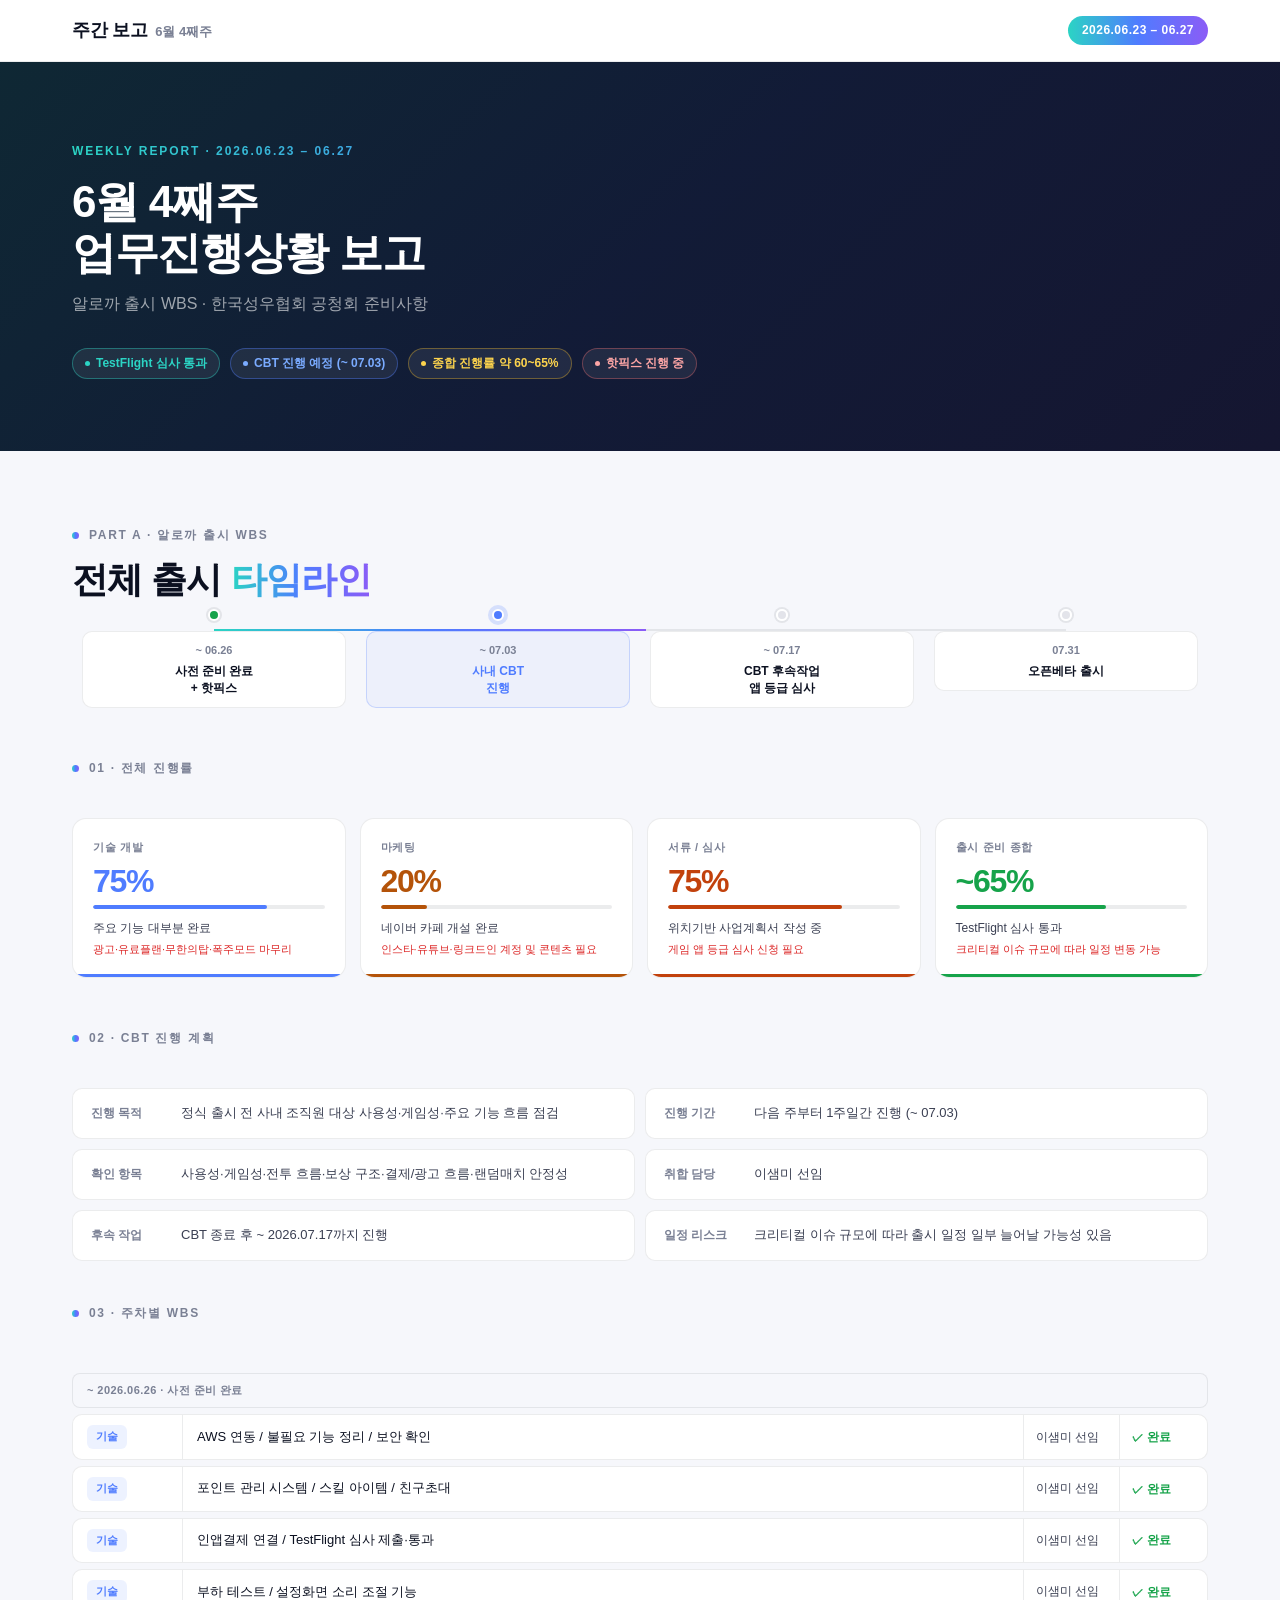
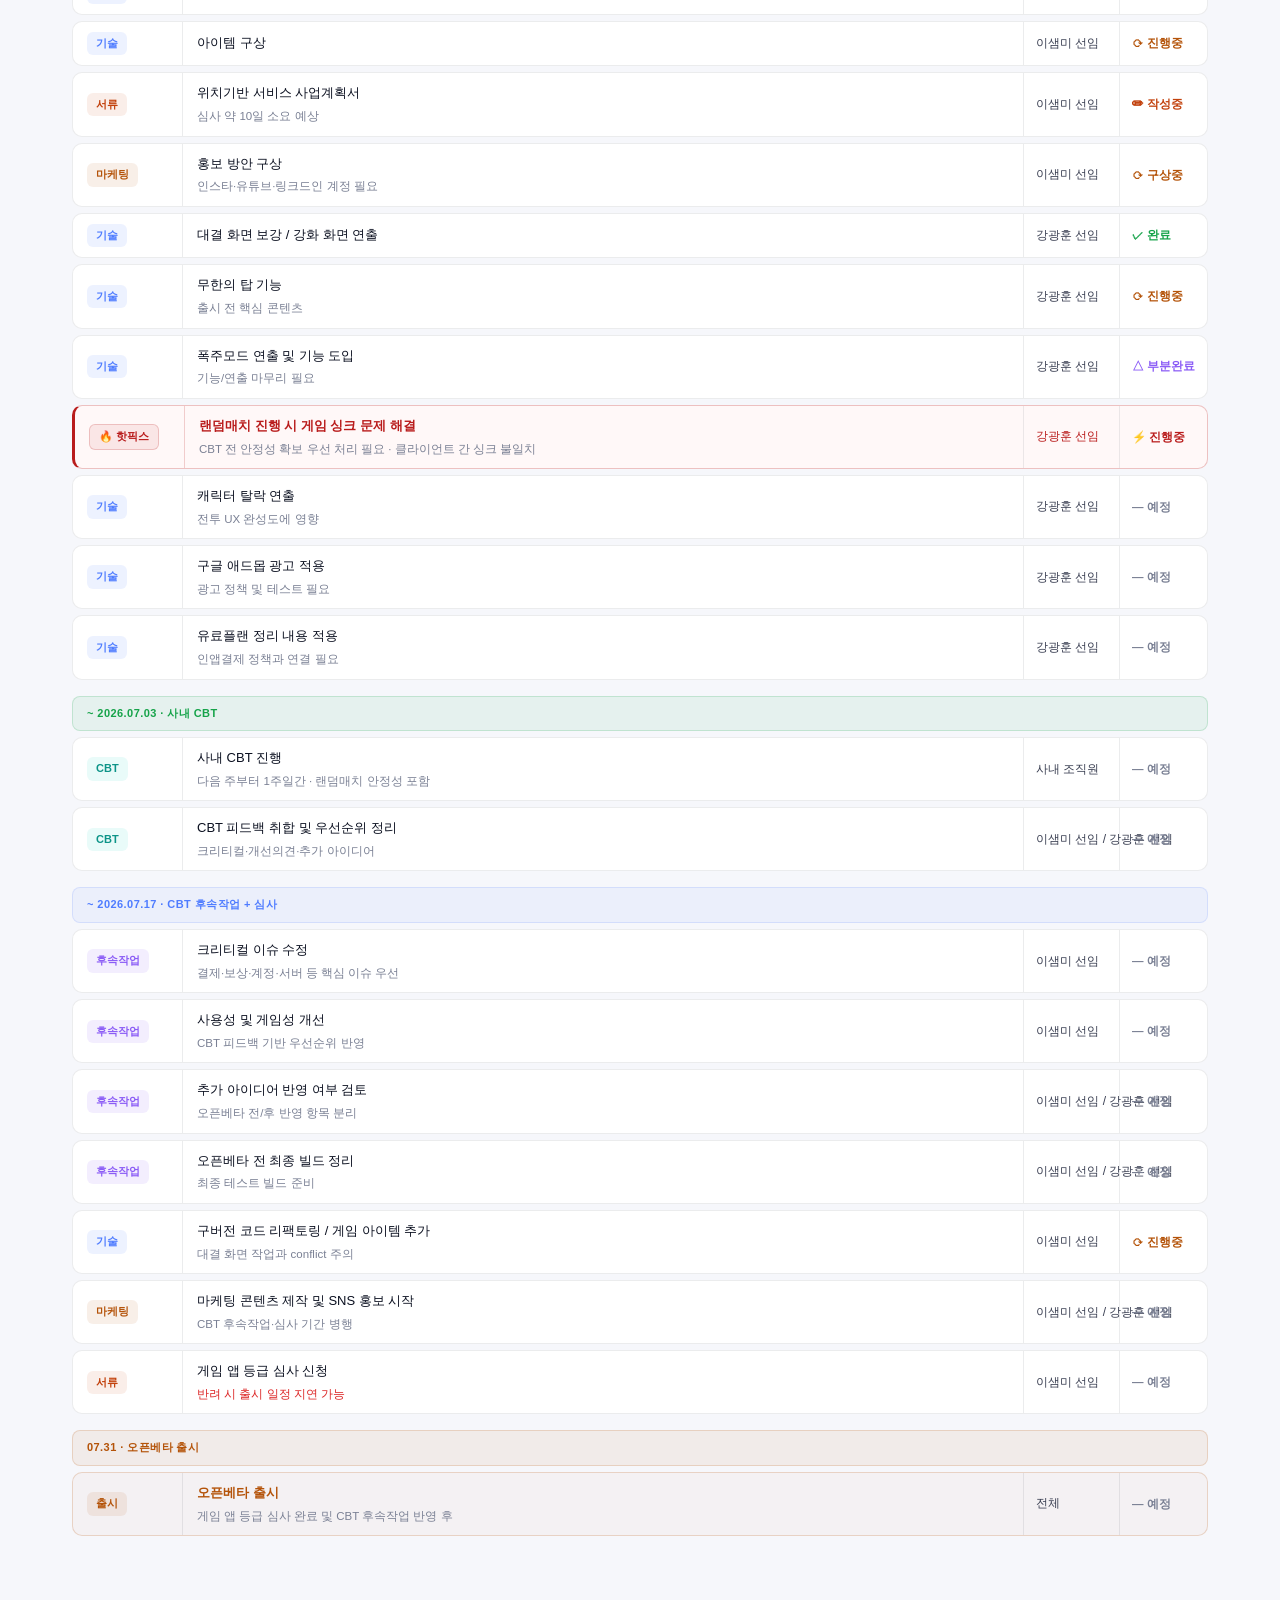
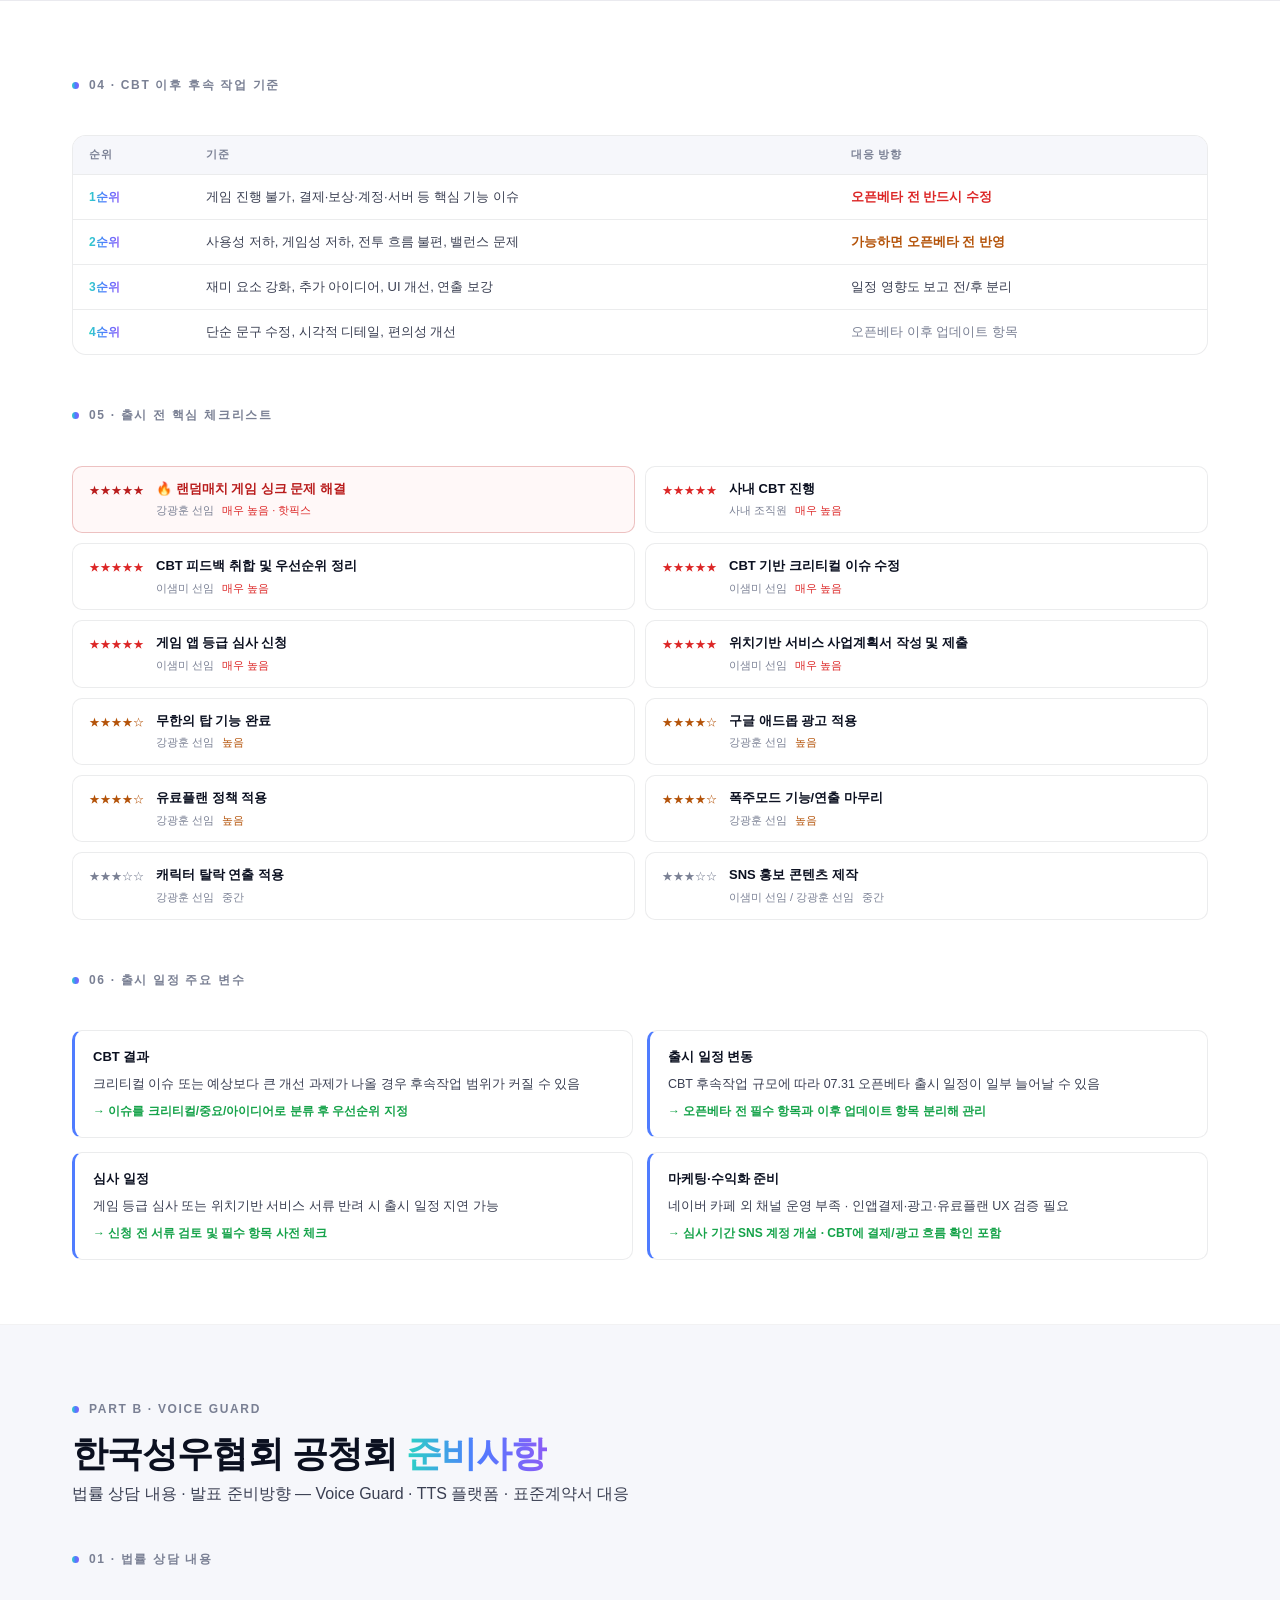
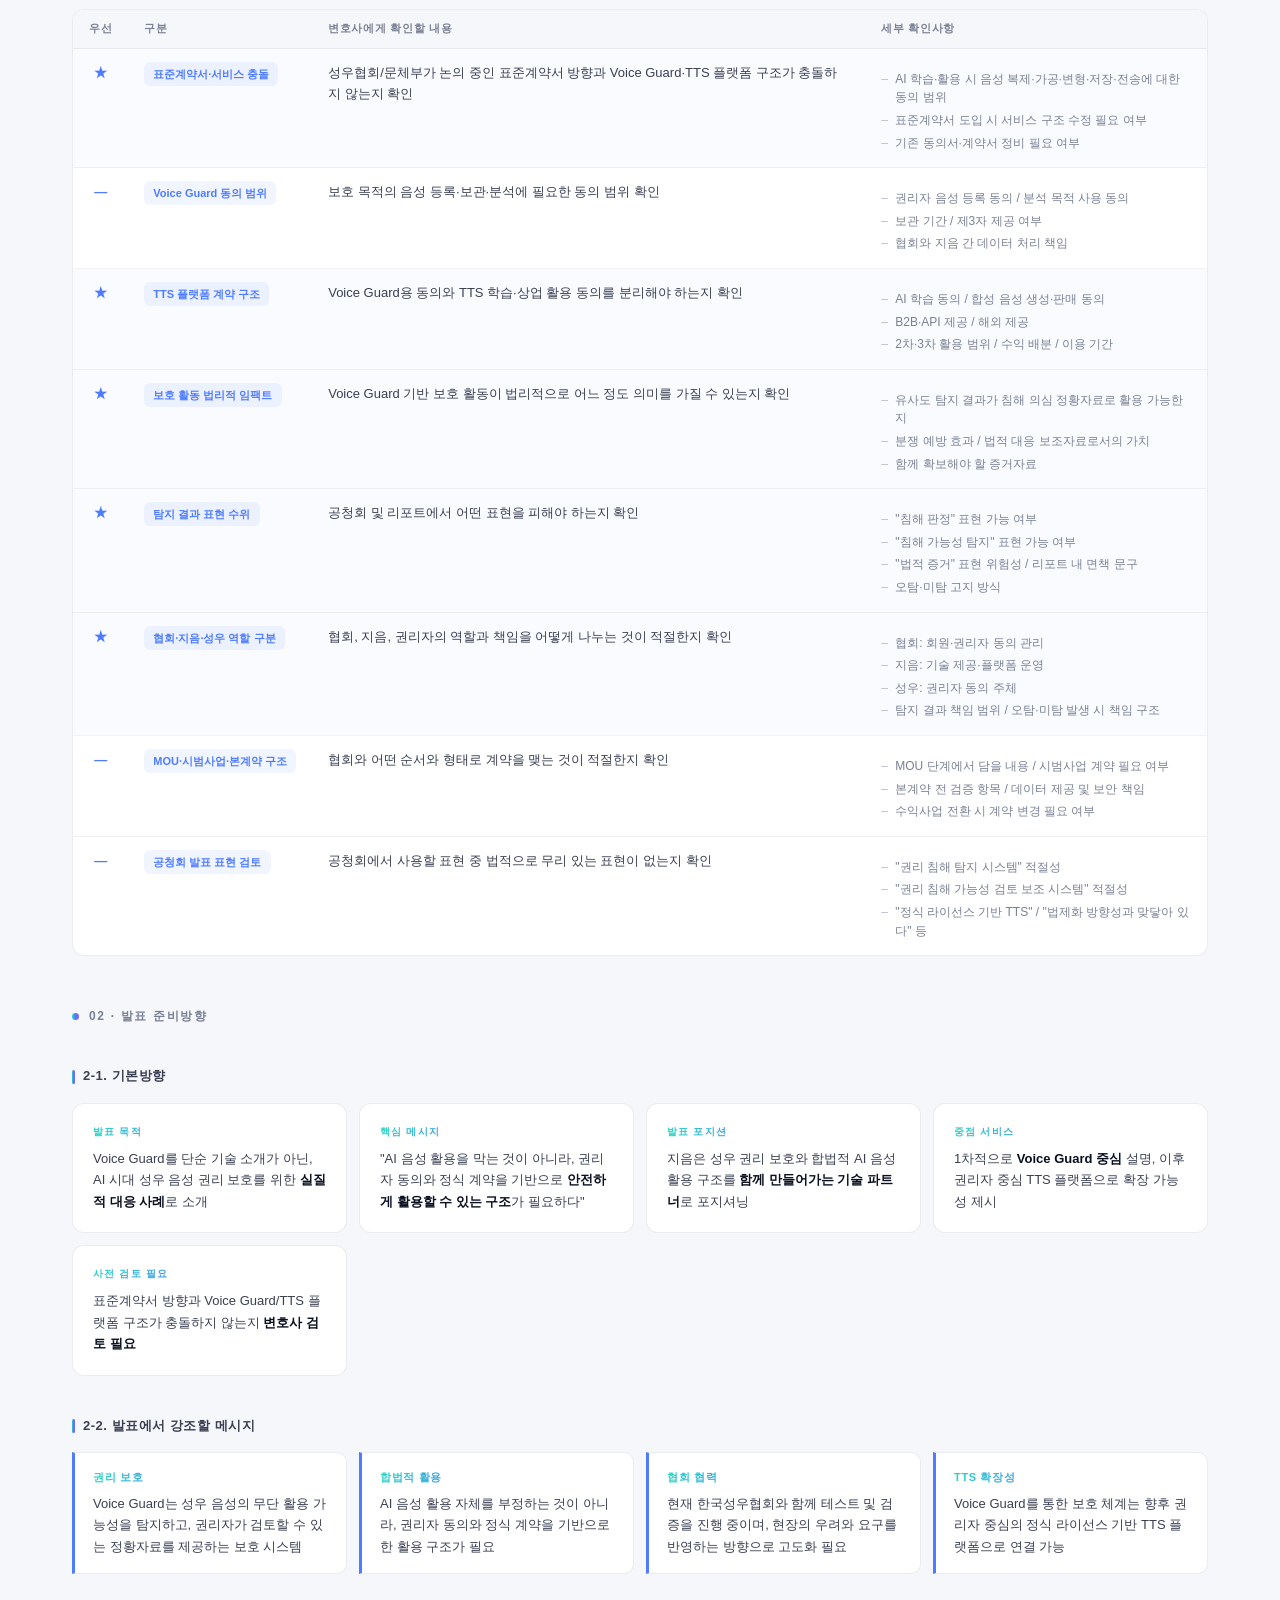
==== commit 32657ab0: "Update 담당자 이름 표기 (샘미→이샘미 선임, 광훈→강광훈 선임) Co-Authored-By: Claude Sonnet 4.6 <noreply@anthropic.com>" ====
--- a/weekly-report.html
+++ b/weekly-report.html
@@ -307,7 +307,7 @@
       <div class="cbt-row"><div class="cbt-key">진행 목적</div><div class="cbt-val">정식 출시 전 사내 조직원 대상 사용성·게임성·주요 기능 흐름 점검</div></div>
       <div class="cbt-row"><div class="cbt-key">진행 기간</div><div class="cbt-val">다음 주부터 1주일간 진행 (~ 07.03)</div></div>
       <div class="cbt-row"><div class="cbt-key">확인 항목</div><div class="cbt-val">사용성·게임성·전투 흐름·보상 구조·결제/광고 흐름·랜덤매치 안정성</div></div>
-      <div class="cbt-row"><div class="cbt-key">취합 담당</div><div class="cbt-val">샘미</div></div>
+      <div class="cbt-row"><div class="cbt-key">취합 담당</div><div class="cbt-val">이샘미 선임</div></div>
       <div class="cbt-row"><div class="cbt-key">후속 작업</div><div class="cbt-val">CBT 종료 후 ~ 2026.07.17까지 진행</div></div>
       <div class="cbt-row"><div class="cbt-key">일정 리스크</div><div class="cbt-val">크리티컬 이슈 규모에 따라 출시 일정 일부 늘어날 가능성 있음</div></div>
     </div>
@@ -315,33 +315,33 @@
     <div class="sec-eyebrow mb40">03 · 주차별 WBS</div>
     <div class="wbs-container">
       <div class="wbs-group g-0626">~ 2026.06.26 · 사전 준비 완료</div>
-      <div class="wbs-row"><div class="wbs-cat"><span class="tag tag-tech">기술</span></div><div class="wbs-content"><div class="wbs-task">AWS 연동 / 불필요 기능 정리 / 보안 확인</div></div><div class="wbs-who">샘미</div><div class="wbs-st"><span class="st s-done">✓ 완료</span></div></div>
-      <div class="wbs-row"><div class="wbs-cat"><span class="tag tag-tech">기술</span></div><div class="wbs-content"><div class="wbs-task">포인트 관리 시스템 / 스킬 아이템 / 친구초대</div></div><div class="wbs-who">샘미</div><div class="wbs-st"><span class="st s-done">✓ 완료</span></div></div>
-      <div class="wbs-row"><div class="wbs-cat"><span class="tag tag-tech">기술</span></div><div class="wbs-content"><div class="wbs-task">인앱결제 연결 / TestFlight 심사 제출·통과</div></div><div class="wbs-who">샘미</div><div class="wbs-st"><span class="st s-done">✓ 완료</span></div></div>
-      <div class="wbs-row"><div class="wbs-cat"><span class="tag tag-tech">기술</span></div><div class="wbs-content"><div class="wbs-task">부하 테스트 / 설정화면 소리 조절 기능</div></div><div class="wbs-who">샘미</div><div class="wbs-st"><span class="st s-done">✓ 완료</span></div></div>
-      <div class="wbs-row"><div class="wbs-cat"><span class="tag tag-tech">기술</span></div><div class="wbs-content"><div class="wbs-task">아이템 구상</div></div><div class="wbs-who">샘미</div><div class="wbs-st"><span class="st s-wip">⟳ 진행중</span></div></div>
-      <div class="wbs-row"><div class="wbs-cat"><span class="tag tag-doc">서류</span></div><div class="wbs-content"><div class="wbs-task">위치기반 서비스 사업계획서</div><div class="wbs-note">심사 약 10일 소요 예상</div></div><div class="wbs-who">샘미</div><div class="wbs-st"><span class="st s-writing">✏ 작성중</span></div></div>
-      <div class="wbs-row"><div class="wbs-cat"><span class="tag tag-mkt">마케팅</span></div><div class="wbs-content"><div class="wbs-task">홍보 방안 구상</div><div class="wbs-note">인스타·유튜브·링크드인 계정 필요</div></div><div class="wbs-who">샘미</div><div class="wbs-st"><span class="st s-wip">⟳ 구상중</span></div></div>
-      <div class="wbs-row"><div class="wbs-cat"><span class="tag tag-tech">기술</span></div><div class="wbs-content"><div class="wbs-task">대결 화면 보강 / 강화 화면 연출</div></div><div class="wbs-who">광훈</div><div class="wbs-st"><span class="st s-done">✓ 완료</span></div></div>
-      <div class="wbs-row"><div class="wbs-cat"><span class="tag tag-tech">기술</span></div><div class="wbs-content"><div class="wbs-task">무한의 탑 기능</div><div class="wbs-note">출시 전 핵심 콘텐츠</div></div><div class="wbs-who">광훈</div><div class="wbs-st"><span class="st s-wip">⟳ 진행중</span></div></div>
-      <div class="wbs-row"><div class="wbs-cat"><span class="tag tag-tech">기술</span></div><div class="wbs-content"><div class="wbs-task">폭주모드 연출 및 기능 도입</div><div class="wbs-note">기능/연출 마무리 필요</div></div><div class="wbs-who">광훈</div><div class="wbs-st"><span class="st s-part">△ 부분완료</span></div></div>
-      <div class="wbs-row hotfix"><div class="wbs-cat"><span class="tag tag-hotfix">🔥 핫픽스</span></div><div class="wbs-content"><div class="wbs-task">랜덤매치 진행 시 게임 싱크 문제 해결</div><div class="wbs-note">CBT 전 안정성 확보 우선 처리 필요 · 클라이언트 간 싱크 불일치</div></div><div class="wbs-who" style="color:var(--hotfix)">광훈</div><div class="wbs-st"><span class="st s-hotfix">⚡ 진행중</span></div></div>
-      <div class="wbs-row"><div class="wbs-cat"><span class="tag tag-tech">기술</span></div><div class="wbs-content"><div class="wbs-task">캐릭터 탈락 연출</div><div class="wbs-note">전투 UX 완성도에 영향</div></div><div class="wbs-who">광훈</div><div class="wbs-st"><span class="st s-plan">— 예정</span></div></div>
-      <div class="wbs-row"><div class="wbs-cat"><span class="tag tag-tech">기술</span></div><div class="wbs-content"><div class="wbs-task">구글 애드몹 광고 적용</div><div class="wbs-note">광고 정책 및 테스트 필요</div></div><div class="wbs-who">광훈</div><div class="wbs-st"><span class="st s-plan">— 예정</span></div></div>
-      <div class="wbs-row"><div class="wbs-cat"><span class="tag tag-tech">기술</span></div><div class="wbs-content"><div class="wbs-task">유료플랜 정리 내용 적용</div><div class="wbs-note">인앱결제 정책과 연결 필요</div></div><div class="wbs-who">광훈</div><div class="wbs-st"><span class="st s-plan">— 예정</span></div></div>
+      <div class="wbs-row"><div class="wbs-cat"><span class="tag tag-tech">기술</span></div><div class="wbs-content"><div class="wbs-task">AWS 연동 / 불필요 기능 정리 / 보안 확인</div></div><div class="wbs-who">이샘미 선임</div><div class="wbs-st"><span class="st s-done">✓ 완료</span></div></div>
+      <div class="wbs-row"><div class="wbs-cat"><span class="tag tag-tech">기술</span></div><div class="wbs-content"><div class="wbs-task">포인트 관리 시스템 / 스킬 아이템 / 친구초대</div></div><div class="wbs-who">이샘미 선임</div><div class="wbs-st"><span class="st s-done">✓ 완료</span></div></div>
+      <div class="wbs-row"><div class="wbs-cat"><span class="tag tag-tech">기술</span></div><div class="wbs-content"><div class="wbs-task">인앱결제 연결 / TestFlight 심사 제출·통과</div></div><div class="wbs-who">이샘미 선임</div><div class="wbs-st"><span class="st s-done">✓ 완료</span></div></div>
+      <div class="wbs-row"><div class="wbs-cat"><span class="tag tag-tech">기술</span></div><div class="wbs-content"><div class="wbs-task">부하 테스트 / 설정화면 소리 조절 기능</div></div><div class="wbs-who">이샘미 선임</div><div class="wbs-st"><span class="st s-done">✓ 완료</span></div></div>
+      <div class="wbs-row"><div class="wbs-cat"><span class="tag tag-tech">기술</span></div><div class="wbs-content"><div class="wbs-task">아이템 구상</div></div><div class="wbs-who">이샘미 선임</div><div class="wbs-st"><span class="st s-wip">⟳ 진행중</span></div></div>
+      <div class="wbs-row"><div class="wbs-cat"><span class="tag tag-doc">서류</span></div><div class="wbs-content"><div class="wbs-task">위치기반 서비스 사업계획서</div><div class="wbs-note">심사 약 10일 소요 예상</div></div><div class="wbs-who">이샘미 선임</div><div class="wbs-st"><span class="st s-writing">✏ 작성중</span></div></div>
+      <div class="wbs-row"><div class="wbs-cat"><span class="tag tag-mkt">마케팅</span></div><div class="wbs-content"><div class="wbs-task">홍보 방안 구상</div><div class="wbs-note">인스타·유튜브·링크드인 계정 필요</div></div><div class="wbs-who">이샘미 선임</div><div class="wbs-st"><span class="st s-wip">⟳ 구상중</span></div></div>
+      <div class="wbs-row"><div class="wbs-cat"><span class="tag tag-tech">기술</span></div><div class="wbs-content"><div class="wbs-task">대결 화면 보강 / 강화 화면 연출</div></div><div class="wbs-who">강광훈 선임</div><div class="wbs-st"><span class="st s-done">✓ 완료</span></div></div>
+      <div class="wbs-row"><div class="wbs-cat"><span class="tag tag-tech">기술</span></div><div class="wbs-content"><div class="wbs-task">무한의 탑 기능</div><div class="wbs-note">출시 전 핵심 콘텐츠</div></div><div class="wbs-who">강광훈 선임</div><div class="wbs-st"><span class="st s-wip">⟳ 진행중</span></div></div>
+      <div class="wbs-row"><div class="wbs-cat"><span class="tag tag-tech">기술</span></div><div class="wbs-content"><div class="wbs-task">폭주모드 연출 및 기능 도입</div><div class="wbs-note">기능/연출 마무리 필요</div></div><div class="wbs-who">강광훈 선임</div><div class="wbs-st"><span class="st s-part">△ 부분완료</span></div></div>
+      <div class="wbs-row hotfix"><div class="wbs-cat"><span class="tag tag-hotfix">🔥 핫픽스</span></div><div class="wbs-content"><div class="wbs-task">랜덤매치 진행 시 게임 싱크 문제 해결</div><div class="wbs-note">CBT 전 안정성 확보 우선 처리 필요 · 클라이언트 간 싱크 불일치</div></div><div class="wbs-who" style="color:var(--hotfix)">강광훈 선임</div><div class="wbs-st"><span class="st s-hotfix">⚡ 진행중</span></div></div>
+      <div class="wbs-row"><div class="wbs-cat"><span class="tag tag-tech">기술</span></div><div class="wbs-content"><div class="wbs-task">캐릭터 탈락 연출</div><div class="wbs-note">전투 UX 완성도에 영향</div></div><div class="wbs-who">강광훈 선임</div><div class="wbs-st"><span class="st s-plan">— 예정</span></div></div>
+      <div class="wbs-row"><div class="wbs-cat"><span class="tag tag-tech">기술</span></div><div class="wbs-content"><div class="wbs-task">구글 애드몹 광고 적용</div><div class="wbs-note">광고 정책 및 테스트 필요</div></div><div class="wbs-who">강광훈 선임</div><div class="wbs-st"><span class="st s-plan">— 예정</span></div></div>
+      <div class="wbs-row"><div class="wbs-cat"><span class="tag tag-tech">기술</span></div><div class="wbs-content"><div class="wbs-task">유료플랜 정리 내용 적용</div><div class="wbs-note">인앱결제 정책과 연결 필요</div></div><div class="wbs-who">강광훈 선임</div><div class="wbs-st"><span class="st s-plan">— 예정</span></div></div>
 
       <div class="wbs-group g-0703">~ 2026.07.03 · 사내 CBT</div>
       <div class="wbs-row"><div class="wbs-cat"><span class="tag tag-cbt">CBT</span></div><div class="wbs-content"><div class="wbs-task">사내 CBT 진행</div><div class="wbs-note">다음 주부터 1주일간 · 랜덤매치 안정성 포함</div></div><div class="wbs-who">사내 조직원</div><div class="wbs-st"><span class="st s-plan">— 예정</span></div></div>
-      <div class="wbs-row"><div class="wbs-cat"><span class="tag tag-cbt">CBT</span></div><div class="wbs-content"><div class="wbs-task">CBT 피드백 취합 및 우선순위 정리</div><div class="wbs-note">크리티컬·개선의견·추가 아이디어</div></div><div class="wbs-who">샘미 / 광훈</div><div class="wbs-st"><span class="st s-plan">— 예정</span></div></div>
+      <div class="wbs-row"><div class="wbs-cat"><span class="tag tag-cbt">CBT</span></div><div class="wbs-content"><div class="wbs-task">CBT 피드백 취합 및 우선순위 정리</div><div class="wbs-note">크리티컬·개선의견·추가 아이디어</div></div><div class="wbs-who">이샘미 선임 / 강광훈 선임</div><div class="wbs-st"><span class="st s-plan">— 예정</span></div></div>
 
       <div class="wbs-group g-0717">~ 2026.07.17 · CBT 후속작업 + 심사</div>
-      <div class="wbs-row"><div class="wbs-cat"><span class="tag tag-post">후속작업</span></div><div class="wbs-content"><div class="wbs-task">크리티컬 이슈 수정</div><div class="wbs-note">결제·보상·계정·서버 등 핵심 이슈 우선</div></div><div class="wbs-who">샘미</div><div class="wbs-st"><span class="st s-plan">— 예정</span></div></div>
-      <div class="wbs-row"><div class="wbs-cat"><span class="tag tag-post">후속작업</span></div><div class="wbs-content"><div class="wbs-task">사용성 및 게임성 개선</div><div class="wbs-note">CBT 피드백 기반 우선순위 반영</div></div><div class="wbs-who">샘미</div><div class="wbs-st"><span class="st s-plan">— 예정</span></div></div>
-      <div class="wbs-row"><div class="wbs-cat"><span class="tag tag-post">후속작업</span></div><div class="wbs-content"><div class="wbs-task">추가 아이디어 반영 여부 검토</div><div class="wbs-note">오픈베타 전/후 반영 항목 분리</div></div><div class="wbs-who">샘미 / 광훈</div><div class="wbs-st"><span class="st s-plan">— 예정</span></div></div>
-      <div class="wbs-row"><div class="wbs-cat"><span class="tag tag-post">후속작업</span></div><div class="wbs-content"><div class="wbs-task">오픈베타 전 최종 빌드 정리</div><div class="wbs-note">최종 테스트 빌드 준비</div></div><div class="wbs-who">샘미 / 광훈</div><div class="wbs-st"><span class="st s-plan">— 예정</span></div></div>
-      <div class="wbs-row"><div class="wbs-cat"><span class="tag tag-tech">기술</span></div><div class="wbs-content"><div class="wbs-task">구버전 코드 리팩토링 / 게임 아이템 추가</div><div class="wbs-note">대결 화면 작업과 conflict 주의</div></div><div class="wbs-who">샘미</div><div class="wbs-st"><span class="st s-wip">⟳ 진행중</span></div></div>
-      <div class="wbs-row"><div class="wbs-cat"><span class="tag tag-mkt">마케팅</span></div><div class="wbs-content"><div class="wbs-task">마케팅 콘텐츠 제작 및 SNS 홍보 시작</div><div class="wbs-note">CBT 후속작업·심사 기간 병행</div></div><div class="wbs-who">샘미 / 광훈</div><div class="wbs-st"><span class="st s-plan">— 예정</span></div></div>
-      <div class="wbs-row"><div class="wbs-cat"><span class="tag tag-doc">서류</span></div><div class="wbs-content"><div class="wbs-task">게임 앱 등급 심사 신청</div><div class="wbs-note" style="color:var(--red)">반려 시 출시 일정 지연 가능</div></div><div class="wbs-who">샘미</div><div class="wbs-st"><span class="st s-plan">— 예정</span></div></div>
+      <div class="wbs-row"><div class="wbs-cat"><span class="tag tag-post">후속작업</span></div><div class="wbs-content"><div class="wbs-task">크리티컬 이슈 수정</div><div class="wbs-note">결제·보상·계정·서버 등 핵심 이슈 우선</div></div><div class="wbs-who">이샘미 선임</div><div class="wbs-st"><span class="st s-plan">— 예정</span></div></div>
+      <div class="wbs-row"><div class="wbs-cat"><span class="tag tag-post">후속작업</span></div><div class="wbs-content"><div class="wbs-task">사용성 및 게임성 개선</div><div class="wbs-note">CBT 피드백 기반 우선순위 반영</div></div><div class="wbs-who">이샘미 선임</div><div class="wbs-st"><span class="st s-plan">— 예정</span></div></div>
+      <div class="wbs-row"><div class="wbs-cat"><span class="tag tag-post">후속작업</span></div><div class="wbs-content"><div class="wbs-task">추가 아이디어 반영 여부 검토</div><div class="wbs-note">오픈베타 전/후 반영 항목 분리</div></div><div class="wbs-who">이샘미 선임 / 강광훈 선임</div><div class="wbs-st"><span class="st s-plan">— 예정</span></div></div>
+      <div class="wbs-row"><div class="wbs-cat"><span class="tag tag-post">후속작업</span></div><div class="wbs-content"><div class="wbs-task">오픈베타 전 최종 빌드 정리</div><div class="wbs-note">최종 테스트 빌드 준비</div></div><div class="wbs-who">이샘미 선임 / 강광훈 선임</div><div class="wbs-st"><span class="st s-plan">— 예정</span></div></div>
+      <div class="wbs-row"><div class="wbs-cat"><span class="tag tag-tech">기술</span></div><div class="wbs-content"><div class="wbs-task">구버전 코드 리팩토링 / 게임 아이템 추가</div><div class="wbs-note">대결 화면 작업과 conflict 주의</div></div><div class="wbs-who">이샘미 선임</div><div class="wbs-st"><span class="st s-wip">⟳ 진행중</span></div></div>
+      <div class="wbs-row"><div class="wbs-cat"><span class="tag tag-mkt">마케팅</span></div><div class="wbs-content"><div class="wbs-task">마케팅 콘텐츠 제작 및 SNS 홍보 시작</div><div class="wbs-note">CBT 후속작업·심사 기간 병행</div></div><div class="wbs-who">이샘미 선임 / 강광훈 선임</div><div class="wbs-st"><span class="st s-plan">— 예정</span></div></div>
+      <div class="wbs-row"><div class="wbs-cat"><span class="tag tag-doc">서류</span></div><div class="wbs-content"><div class="wbs-task">게임 앱 등급 심사 신청</div><div class="wbs-note" style="color:var(--red)">반려 시 출시 일정 지연 가능</div></div><div class="wbs-who">이샘미 선임</div><div class="wbs-st"><span class="st s-plan">— 예정</span></div></div>
 
       <div class="wbs-group g-0731">07.31 · 오픈베타 출시</div>
       <div class="wbs-row launch"><div class="wbs-cat"><span class="tag tag-launch">출시</span></div><div class="wbs-content"><div class="wbs-task">오픈베타 출시</div><div class="wbs-note">게임 앱 등급 심사 완료 및 CBT 후속작업 반영 후</div></div><div class="wbs-who">전체</div><div class="wbs-st"><span class="st s-plan">— 예정</span></div></div>
@@ -366,18 +366,18 @@
 
     <div class="sec-eyebrow mb40">05 · 출시 전 핵심 체크리스트</div>
     <div class="chk-grid mb48">
-      <div class="chk-item hf"><div class="chk-stars" style="color:var(--hotfix)">★★★★★</div><div><div class="chk-name">🔥 랜덤매치 게임 싱크 문제 해결</div><div class="chk-meta"><span class="chk-who">광훈</span><span class="chk-imp imp-h">매우 높음 · 핫픽스</span></div></div></div>
+      <div class="chk-item hf"><div class="chk-stars" style="color:var(--hotfix)">★★★★★</div><div><div class="chk-name">🔥 랜덤매치 게임 싱크 문제 해결</div><div class="chk-meta"><span class="chk-who">강광훈 선임</span><span class="chk-imp imp-h">매우 높음 · 핫픽스</span></div></div></div>
       <div class="chk-item"><div class="chk-stars" style="color:var(--red)">★★★★★</div><div><div class="chk-name">사내 CBT 진행</div><div class="chk-meta"><span class="chk-who">사내 조직원</span><span class="chk-imp imp-h">매우 높음</span></div></div></div>
-      <div class="chk-item"><div class="chk-stars" style="color:var(--red)">★★★★★</div><div><div class="chk-name">CBT 피드백 취합 및 우선순위 정리</div><div class="chk-meta"><span class="chk-who">샘미</span><span class="chk-imp imp-h">매우 높음</span></div></div></div>
-      <div class="chk-item"><div class="chk-stars" style="color:var(--red)">★★★★★</div><div><div class="chk-name">CBT 기반 크리티컬 이슈 수정</div><div class="chk-meta"><span class="chk-who">샘미</span><span class="chk-imp imp-h">매우 높음</span></div></div></div>
-      <div class="chk-item"><div class="chk-stars" style="color:var(--red)">★★★★★</div><div><div class="chk-name">게임 앱 등급 심사 신청</div><div class="chk-meta"><span class="chk-who">샘미</span><span class="chk-imp imp-h">매우 높음</span></div></div></div>
-      <div class="chk-item"><div class="chk-stars" style="color:var(--red)">★★★★★</div><div><div class="chk-name">위치기반 서비스 사업계획서 작성 및 제출</div><div class="chk-meta"><span class="chk-who">샘미</span><span class="chk-imp imp-h">매우 높음</span></div></div></div>
-      <div class="chk-item"><div class="chk-stars" style="color:var(--yellow)">★★★★☆</div><div><div class="chk-name">무한의 탑 기능 완료</div><div class="chk-meta"><span class="chk-who">광훈</span><span class="chk-imp imp-m">높음</span></div></div></div>
-      <div class="chk-item"><div class="chk-stars" style="color:var(--yellow)">★★★★☆</div><div><div class="chk-name">구글 애드몹 광고 적용</div><div class="chk-meta"><span class="chk-who">광훈</span><span class="chk-imp imp-m">높음</span></div></div></div>
-      <div class="chk-item"><div class="chk-stars" style="color:var(--yellow)">★★★★☆</div><div><div class="chk-name">유료플랜 정책 적용</div><div class="chk-meta"><span class="chk-who">광훈</span><span class="chk-imp imp-m">높음</span></div></div></div>
-      <div class="chk-item"><div class="chk-stars" style="color:var(--yellow)">★★★★☆</div><div><div class="chk-name">폭주모드 기능/연출 마무리</div><div class="chk-meta"><span class="chk-who">광훈</span><span class="chk-imp imp-m">높음</span></div></div></div>
-      <div class="chk-item"><div class="chk-stars" style="color:var(--ink-mute)">★★★☆☆</div><div><div class="chk-name">캐릭터 탈락 연출 적용</div><div class="chk-meta"><span class="chk-who">광훈</span><span class="chk-imp imp-l">중간</span></div></div></div>
-      <div class="chk-item"><div class="chk-stars" style="color:var(--ink-mute)">★★★☆☆</div><div><div class="chk-name">SNS 홍보 콘텐츠 제작</div><div class="chk-meta"><span class="chk-who">샘미 / 광훈</span><span class="chk-imp imp-l">중간</span></div></div></div>
+      <div class="chk-item"><div class="chk-stars" style="color:var(--red)">★★★★★</div><div><div class="chk-name">CBT 피드백 취합 및 우선순위 정리</div><div class="chk-meta"><span class="chk-who">이샘미 선임</span><span class="chk-imp imp-h">매우 높음</span></div></div></div>
+      <div class="chk-item"><div class="chk-stars" style="color:var(--red)">★★★★★</div><div><div class="chk-name">CBT 기반 크리티컬 이슈 수정</div><div class="chk-meta"><span class="chk-who">이샘미 선임</span><span class="chk-imp imp-h">매우 높음</span></div></div></div>
+      <div class="chk-item"><div class="chk-stars" style="color:var(--red)">★★★★★</div><div><div class="chk-name">게임 앱 등급 심사 신청</div><div class="chk-meta"><span class="chk-who">이샘미 선임</span><span class="chk-imp imp-h">매우 높음</span></div></div></div>
+      <div class="chk-item"><div class="chk-stars" style="color:var(--red)">★★★★★</div><div><div class="chk-name">위치기반 서비스 사업계획서 작성 및 제출</div><div class="chk-meta"><span class="chk-who">이샘미 선임</span><span class="chk-imp imp-h">매우 높음</span></div></div></div>
+      <div class="chk-item"><div class="chk-stars" style="color:var(--yellow)">★★★★☆</div><div><div class="chk-name">무한의 탑 기능 완료</div><div class="chk-meta"><span class="chk-who">강광훈 선임</span><span class="chk-imp imp-m">높음</span></div></div></div>
+      <div class="chk-item"><div class="chk-stars" style="color:var(--yellow)">★★★★☆</div><div><div class="chk-name">구글 애드몹 광고 적용</div><div class="chk-meta"><span class="chk-who">강광훈 선임</span><span class="chk-imp imp-m">높음</span></div></div></div>
+      <div class="chk-item"><div class="chk-stars" style="color:var(--yellow)">★★★★☆</div><div><div class="chk-name">유료플랜 정책 적용</div><div class="chk-meta"><span class="chk-who">강광훈 선임</span><span class="chk-imp imp-m">높음</span></div></div></div>
+      <div class="chk-item"><div class="chk-stars" style="color:var(--yellow)">★★★★☆</div><div><div class="chk-name">폭주모드 기능/연출 마무리</div><div class="chk-meta"><span class="chk-who">강광훈 선임</span><span class="chk-imp imp-m">높음</span></div></div></div>
+      <div class="chk-item"><div class="chk-stars" style="color:var(--ink-mute)">★★★☆☆</div><div><div class="chk-name">캐릭터 탈락 연출 적용</div><div class="chk-meta"><span class="chk-who">강광훈 선임</span><span class="chk-imp imp-l">중간</span></div></div></div>
+      <div class="chk-item"><div class="chk-stars" style="color:var(--ink-mute)">★★★☆☆</div><div><div class="chk-name">SNS 홍보 콘텐츠 제작</div><div class="chk-meta"><span class="chk-who">이샘미 선임 / 강광훈 선임</span><span class="chk-imp imp-l">중간</span></div></div></div>
     </div>
 
     <div class="sec-eyebrow mb40">06 · 출시 일정 주요 변수</div>
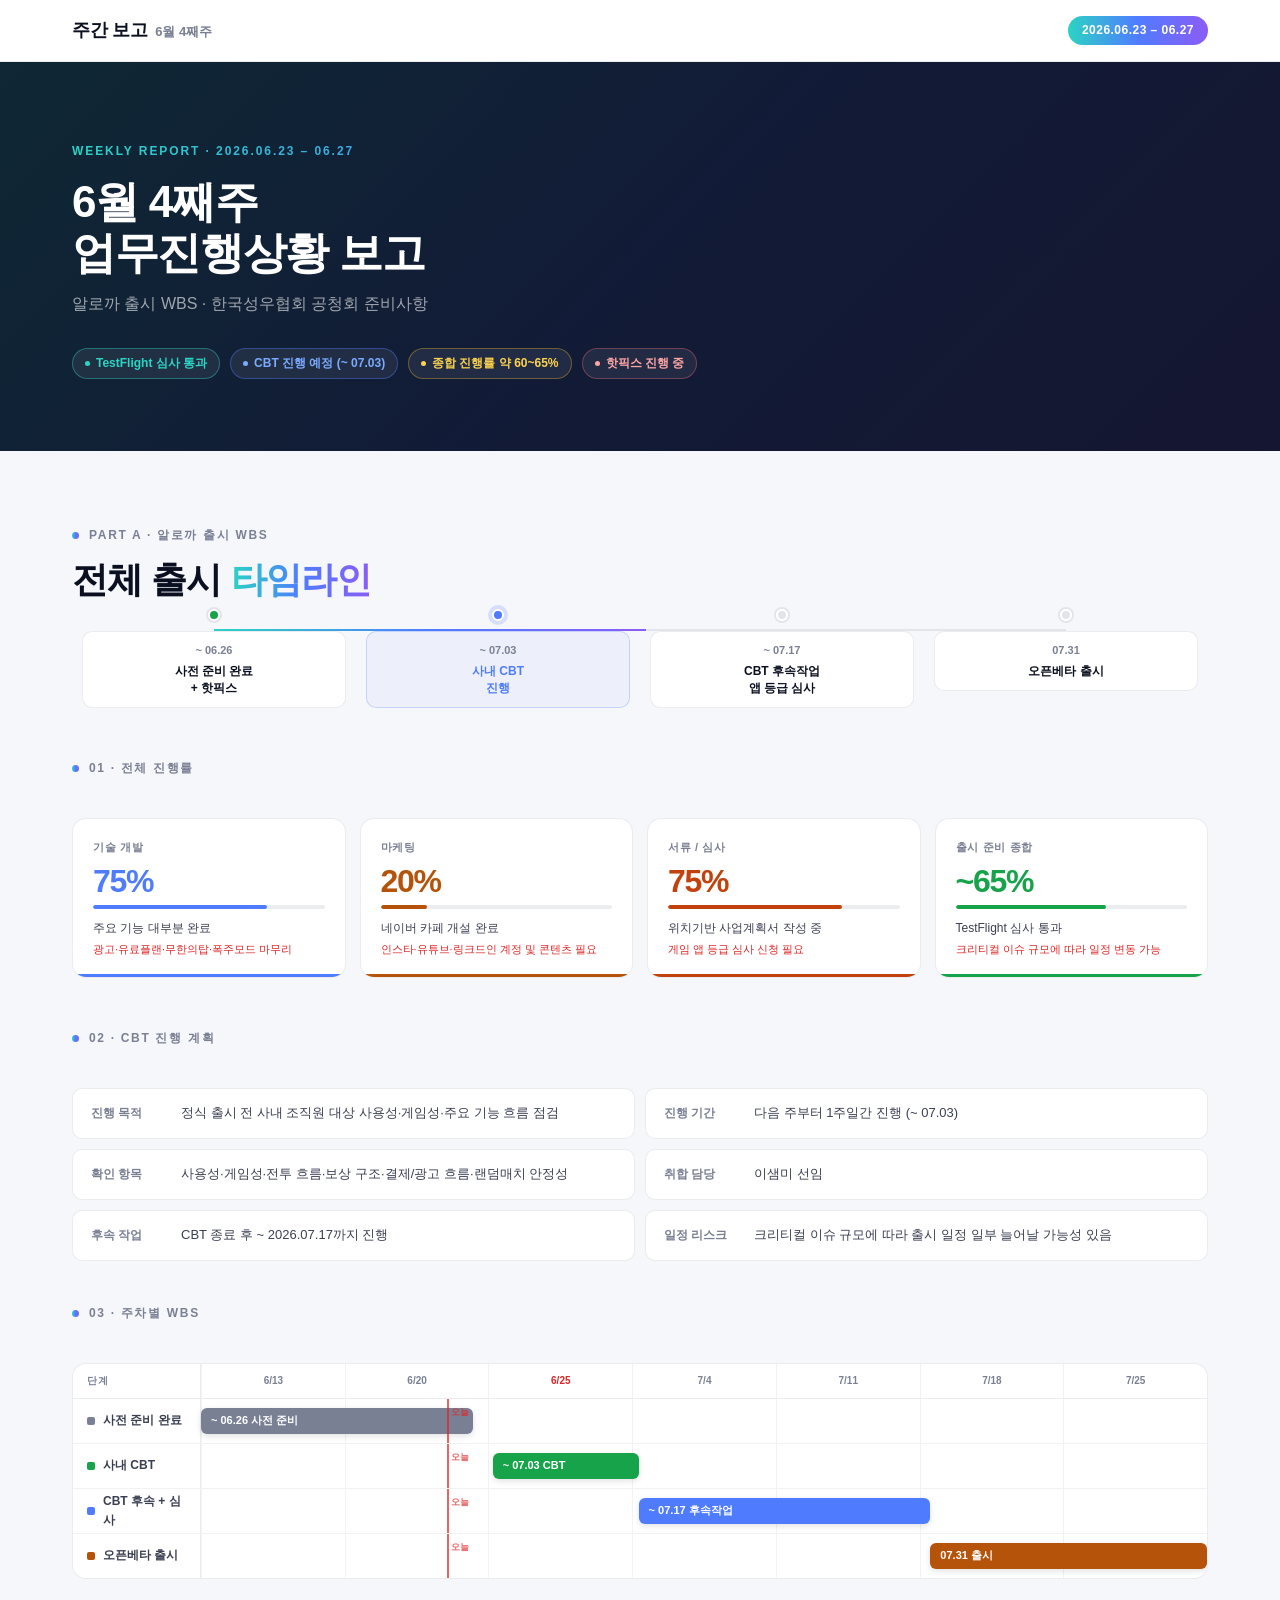
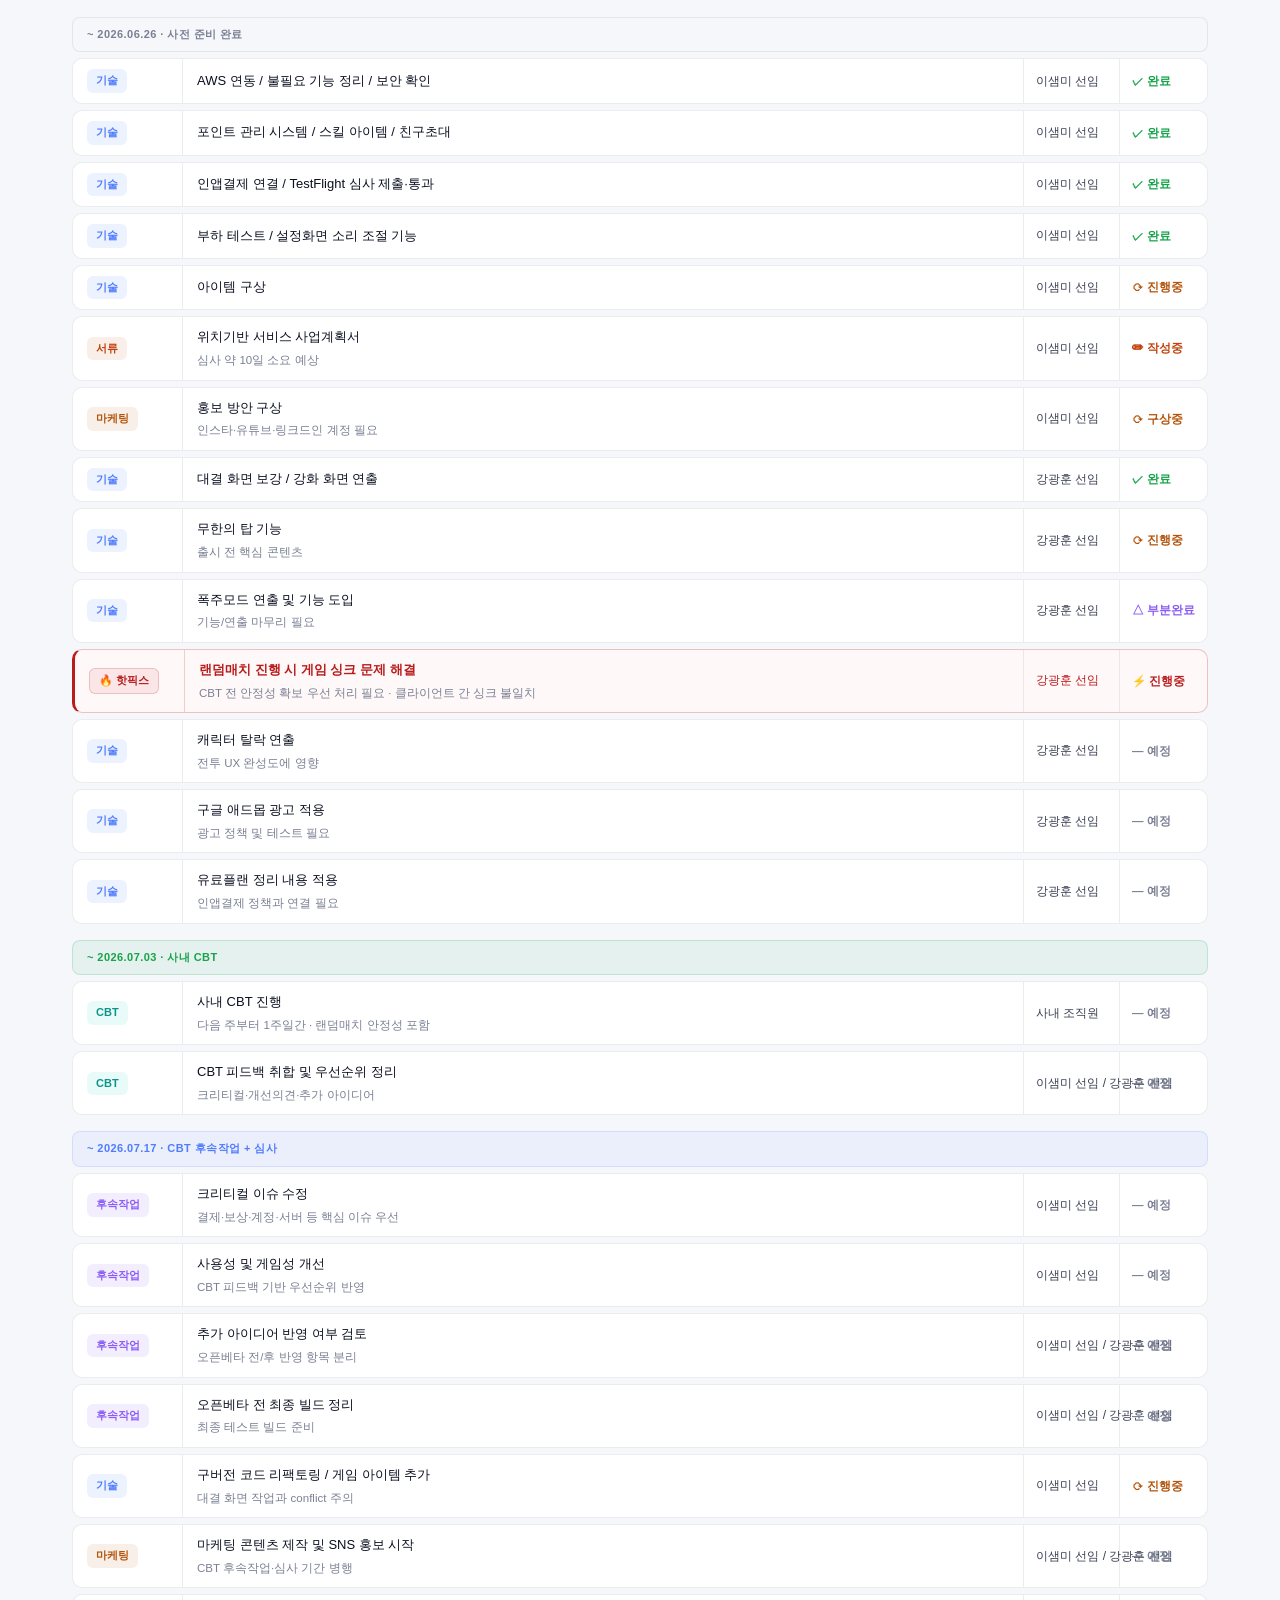
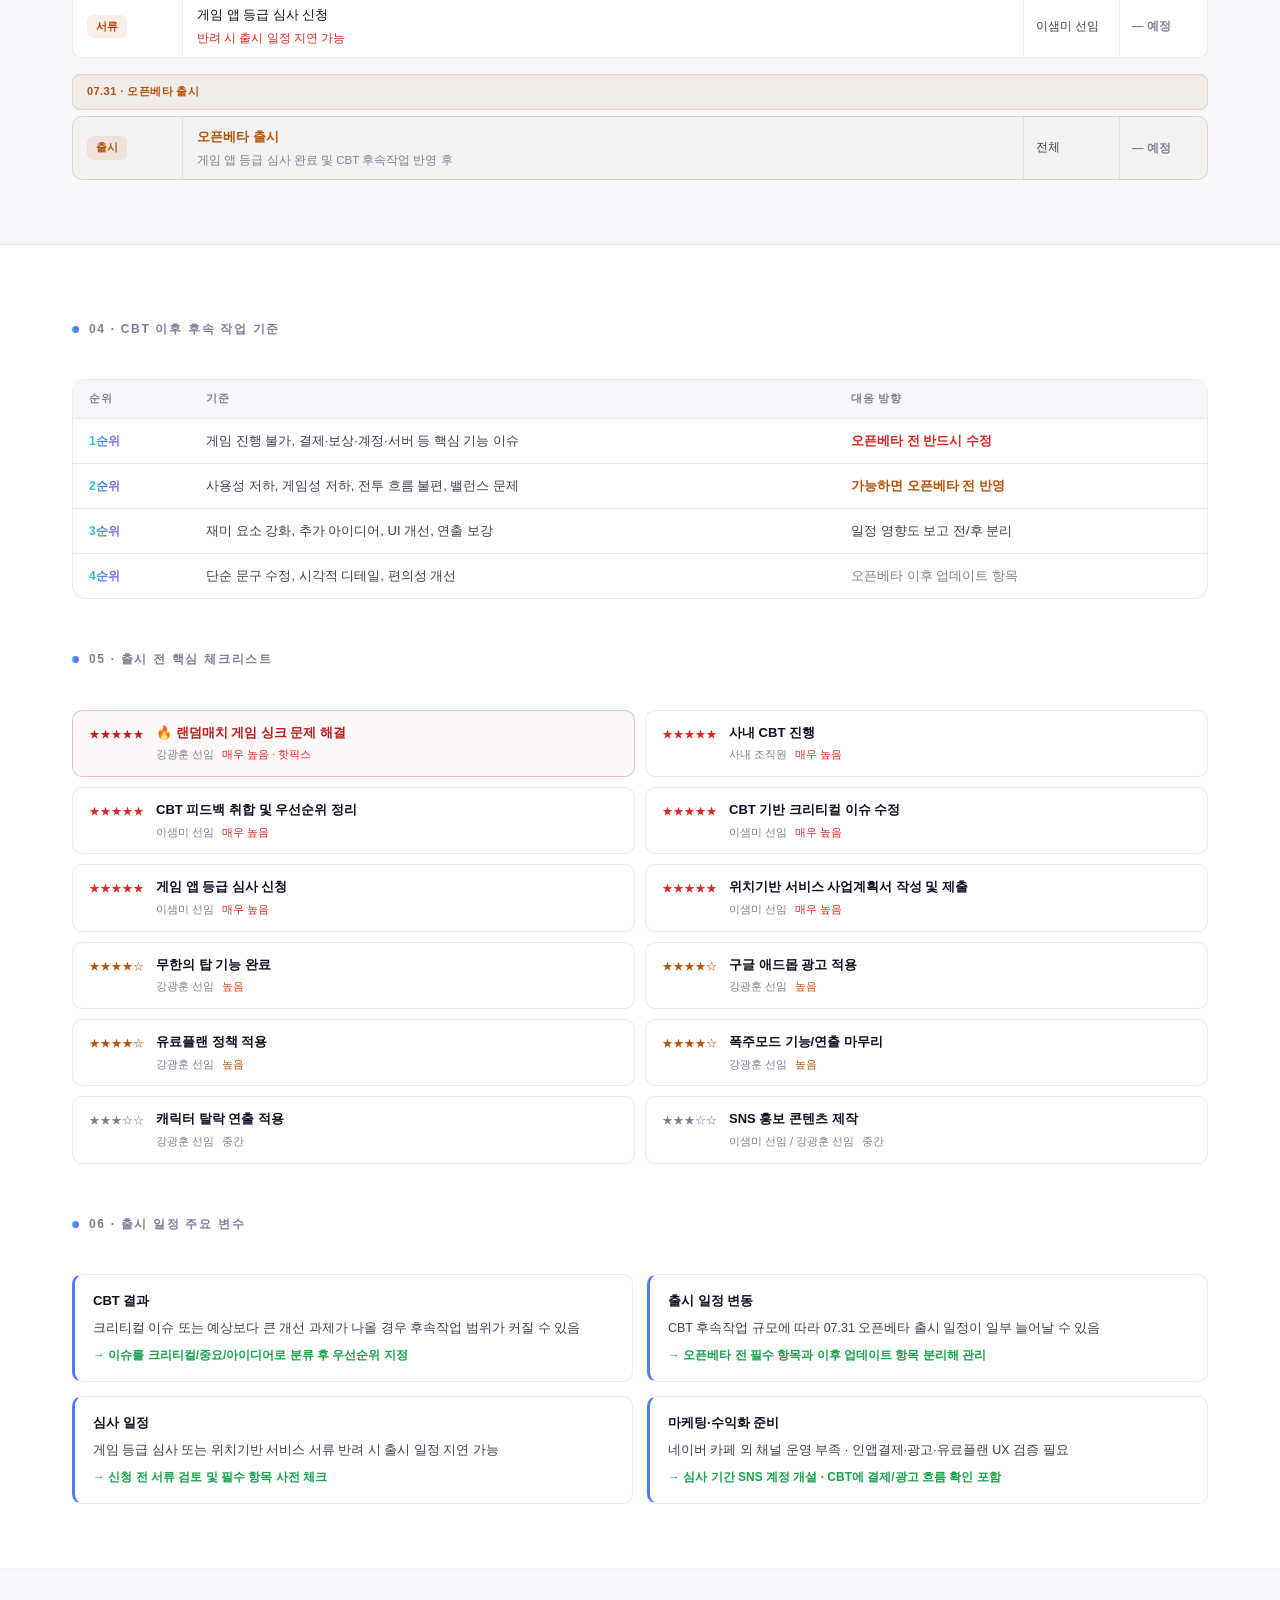
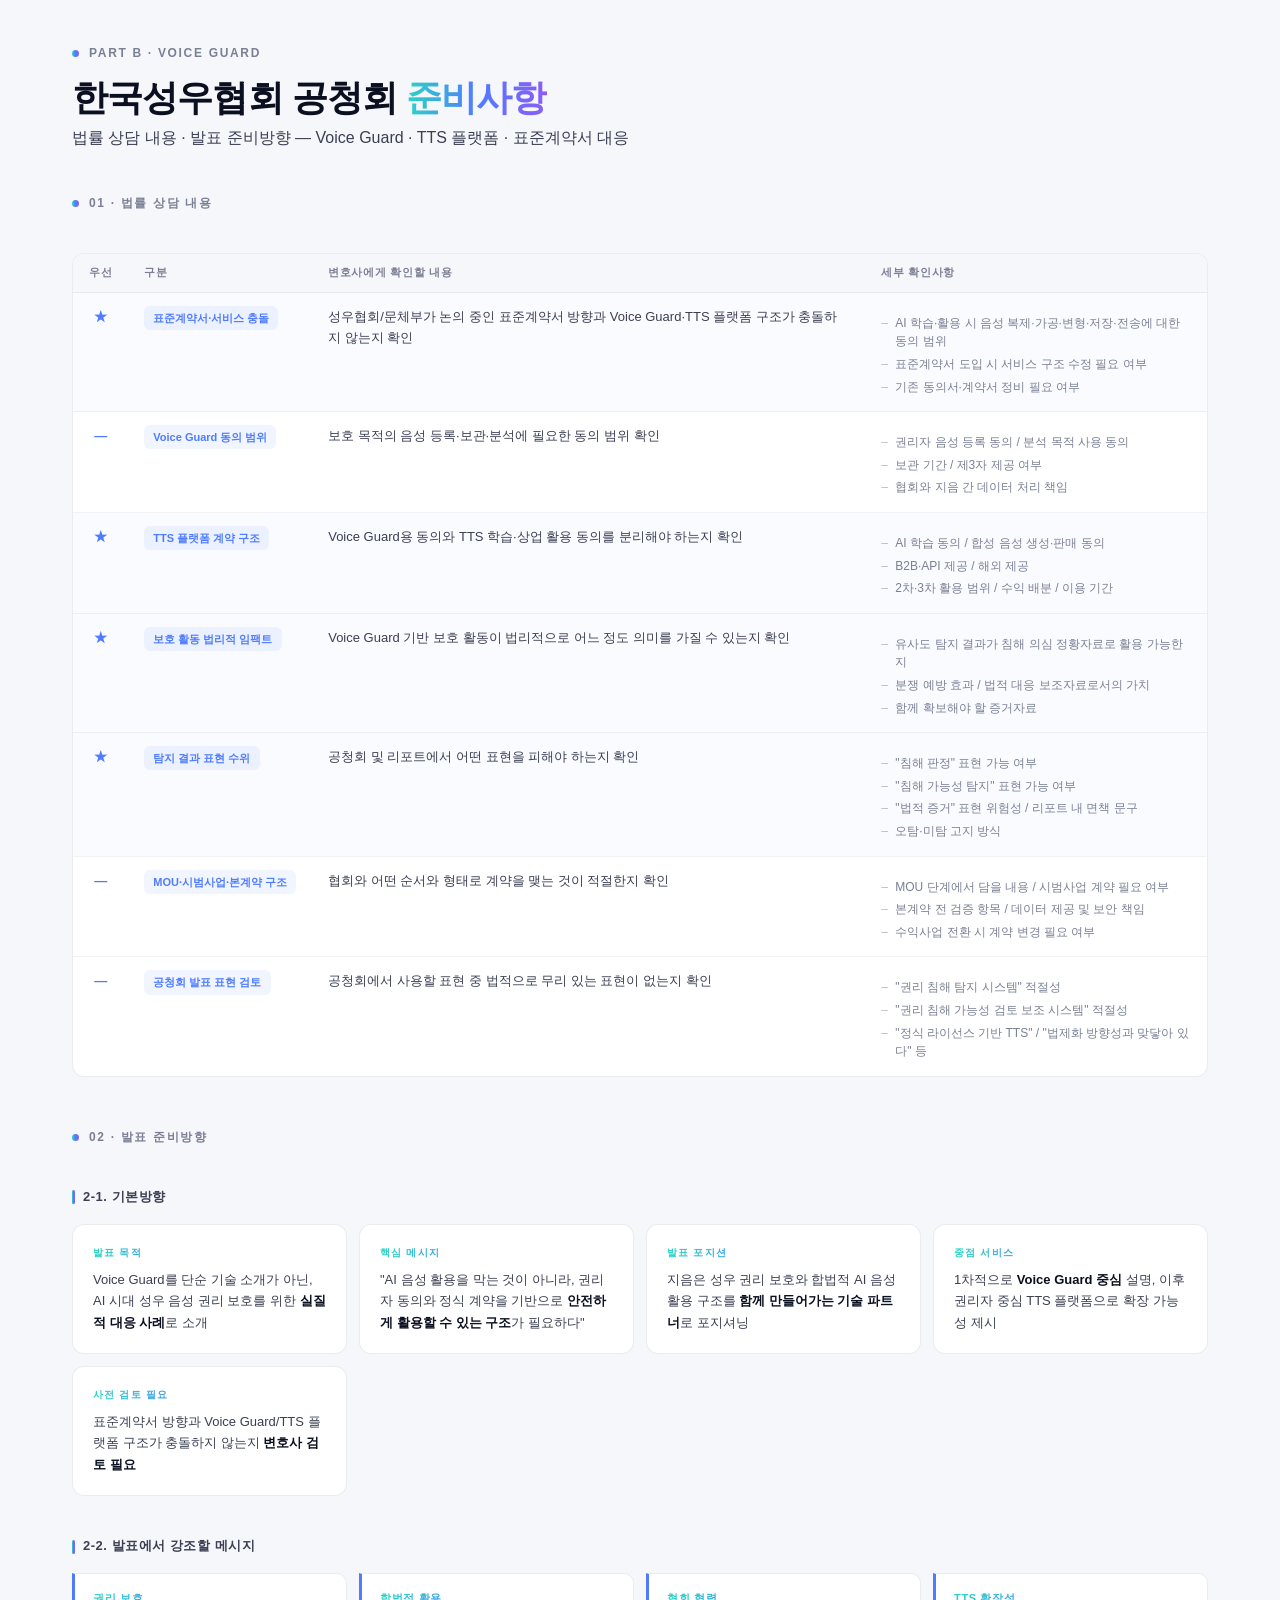
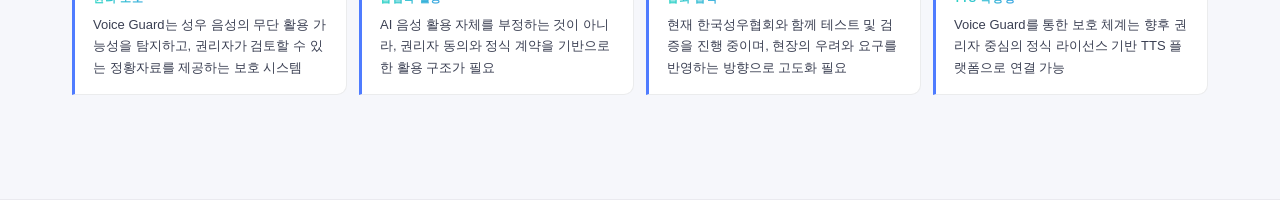
==== commit 55dfafae: "Update weekly-report: 간트 타임라인 추가 및 테이블 정리 - 주차별 WBS 상단에 4단계 간트 차트 추가 (클릭 시 해당 섹션 이동) - 오늘(6/25) 라인 표" ====
--- a/weekly-report.html
+++ b/weekly-report.html
@@ -197,14 +197,33 @@
   .mb40{margin-bottom:40px;}
   .mb48{margin-bottom:48px;}
 
+  /* ── Gantt ── */
+  .gantt-wrap{background:#fff;border:1px solid var(--line);border-radius:14px;overflow:hidden;margin-bottom:28px;}
+  .gantt-head{display:grid;grid-template-columns:128px 1fr;border-bottom:1px solid var(--line);}
+  .gantt-head-label{padding:9px 14px;font-size:10px;font-weight:700;color:var(--ink-mute);letter-spacing:.08em;text-transform:uppercase;border-right:1px solid var(--line);display:flex;align-items:center;}
+  .gantt-head-dates{display:flex;position:relative;}
+  .gantt-date{flex:1;text-align:center;font-size:10px;color:var(--ink-mute);padding:9px 0;border-left:1px solid var(--line-soft);font-weight:600;}
+  .gantt-date.today-col{color:var(--red);font-weight:800;}
+  .gantt-row-link{display:grid;grid-template-columns:128px 1fr;border-bottom:1px solid var(--line-soft);text-decoration:none;cursor:pointer;transition:background .15s;}
+  .gantt-row-link:last-child{border-bottom:none;}
+  .gantt-row-link:hover .gantt-row-name{color:var(--ink);}
+  .gantt-row-name{padding:0 14px;font-size:12px;font-weight:700;color:var(--ink-soft);display:flex;align-items:center;gap:8px;border-right:1px solid var(--line);}
+  .gantt-dot{width:8px;height:8px;border-radius:2px;flex-shrink:0;}
+  .gantt-track{position:relative;height:44px;}
+  .gantt-col-bg{position:absolute;inset:0;display:flex;pointer-events:none;}
+  .gantt-col{flex:1;border-left:1px solid var(--line-soft);}
+  .gantt-bar{position:absolute;top:50%;transform:translateY(-50%);height:26px;border-radius:6px;display:flex;align-items:center;padding:0 10px;font-size:11px;font-weight:700;color:#fff;white-space:nowrap;overflow:hidden;text-overflow:ellipsis;box-shadow:0 2px 6px rgba(0,0,0,.12);}
+  .gantt-today-line{position:absolute;top:0;bottom:0;width:2px;background:var(--red);z-index:5;opacity:.7;}
+  .gantt-today-line::before{content:'오늘';position:absolute;top:6px;left:4px;font-size:9px;font-weight:800;color:var(--red);white-space:nowrap;}
+
   /* ── Responsive ── */
   @media(max-width:900px){
     .sum-grid{grid-template-columns:repeat(2,1fr);}
     .tl-wrap::before,.tl-wrap::after{display:none;}
-    .tl-card{display:none;}
     .risk-grid{grid-template-columns:1fr;}
     .chk-grid{grid-template-columns:1fr;}
     .cbt-grid{grid-template-columns:1fr;}
+    .gantt-head-label,.gantt-row-name{padding-left:10px;padding-right:10px;font-size:11px;}
   }
   @media(max-width:640px){
     .sum-grid{grid-template-columns:1fr;}
@@ -313,8 +332,61 @@
     </div>
 
     <div class="sec-eyebrow mb40">03 · 주차별 WBS</div>
+
+    <!-- 간트 타임라인 -->
+    <div class="gantt-wrap">
+      <div class="gantt-head">
+        <div class="gantt-head-label">단계</div>
+        <div class="gantt-head-dates">
+          <div class="gantt-date">6/13</div>
+          <div class="gantt-date">6/20</div>
+          <div class="gantt-date today-col">6/25</div>
+          <div class="gantt-date">7/4</div>
+          <div class="gantt-date">7/11</div>
+          <div class="gantt-date">7/18</div>
+          <div class="gantt-date">7/25</div>
+        </div>
+      </div>
+
+      <a href="#wbs-prep" class="gantt-row-link">
+        <div class="gantt-row-name"><span class="gantt-dot" style="background:#7A8094"></span>사전 준비 완료</div>
+        <div class="gantt-track">
+          <div class="gantt-col-bg"><div class="gantt-col"></div><div class="gantt-col"></div><div class="gantt-col"></div><div class="gantt-col"></div><div class="gantt-col"></div><div class="gantt-col"></div><div class="gantt-col"></div></div>
+          <div class="gantt-today-line" style="left:24.5%"></div>
+          <div class="gantt-bar" style="left:0%;width:27%;background:#7A8094">~ 06.26 사전 준비</div>
+        </div>
+      </a>
+
+      <a href="#wbs-cbt" class="gantt-row-link">
+        <div class="gantt-row-name"><span class="gantt-dot" style="background:#16A34A"></span>사내 CBT</div>
+        <div class="gantt-track">
+          <div class="gantt-col-bg"><div class="gantt-col"></div><div class="gantt-col"></div><div class="gantt-col"></div><div class="gantt-col"></div><div class="gantt-col"></div><div class="gantt-col"></div><div class="gantt-col"></div></div>
+          <div class="gantt-today-line" style="left:24.5%"></div>
+          <div class="gantt-bar" style="left:29%;width:14.5%;background:#16A34A">~ 07.03 CBT</div>
+        </div>
+      </a>
+
+      <a href="#wbs-post" class="gantt-row-link">
+        <div class="gantt-row-name"><span class="gantt-dot" style="background:#4F7CFF"></span>CBT 후속 + 심사</div>
+        <div class="gantt-track">
+          <div class="gantt-col-bg"><div class="gantt-col"></div><div class="gantt-col"></div><div class="gantt-col"></div><div class="gantt-col"></div><div class="gantt-col"></div><div class="gantt-col"></div><div class="gantt-col"></div></div>
+          <div class="gantt-today-line" style="left:24.5%"></div>
+          <div class="gantt-bar" style="left:43.5%;width:29%;background:#4F7CFF">~ 07.17 후속작업</div>
+        </div>
+      </a>
+
+      <a href="#wbs-launch" class="gantt-row-link">
+        <div class="gantt-row-name"><span class="gantt-dot" style="background:#B45309"></span>오픈베타 출시</div>
+        <div class="gantt-track">
+          <div class="gantt-col-bg"><div class="gantt-col"></div><div class="gantt-col"></div><div class="gantt-col"></div><div class="gantt-col"></div><div class="gantt-col"></div><div class="gantt-col"></div><div class="gantt-col"></div></div>
+          <div class="gantt-today-line" style="left:24.5%"></div>
+          <div class="gantt-bar" style="left:72.5%;width:27.5%;background:#B45309">07.31 출시</div>
+        </div>
+      </a>
+    </div>
+
     <div class="wbs-container">
-      <div class="wbs-group g-0626">~ 2026.06.26 · 사전 준비 완료</div>
+      <div class="wbs-group g-0626" id="wbs-prep">~ 2026.06.26 · 사전 준비 완료</div>
       <div class="wbs-row"><div class="wbs-cat"><span class="tag tag-tech">기술</span></div><div class="wbs-content"><div class="wbs-task">AWS 연동 / 불필요 기능 정리 / 보안 확인</div></div><div class="wbs-who">이샘미 선임</div><div class="wbs-st"><span class="st s-done">✓ 완료</span></div></div>
       <div class="wbs-row"><div class="wbs-cat"><span class="tag tag-tech">기술</span></div><div class="wbs-content"><div class="wbs-task">포인트 관리 시스템 / 스킬 아이템 / 친구초대</div></div><div class="wbs-who">이샘미 선임</div><div class="wbs-st"><span class="st s-done">✓ 완료</span></div></div>
       <div class="wbs-row"><div class="wbs-cat"><span class="tag tag-tech">기술</span></div><div class="wbs-content"><div class="wbs-task">인앱결제 연결 / TestFlight 심사 제출·통과</div></div><div class="wbs-who">이샘미 선임</div><div class="wbs-st"><span class="st s-done">✓ 완료</span></div></div>
@@ -330,11 +402,11 @@
       <div class="wbs-row"><div class="wbs-cat"><span class="tag tag-tech">기술</span></div><div class="wbs-content"><div class="wbs-task">구글 애드몹 광고 적용</div><div class="wbs-note">광고 정책 및 테스트 필요</div></div><div class="wbs-who">강광훈 선임</div><div class="wbs-st"><span class="st s-plan">— 예정</span></div></div>
       <div class="wbs-row"><div class="wbs-cat"><span class="tag tag-tech">기술</span></div><div class="wbs-content"><div class="wbs-task">유료플랜 정리 내용 적용</div><div class="wbs-note">인앱결제 정책과 연결 필요</div></div><div class="wbs-who">강광훈 선임</div><div class="wbs-st"><span class="st s-plan">— 예정</span></div></div>
 
-      <div class="wbs-group g-0703">~ 2026.07.03 · 사내 CBT</div>
+      <div class="wbs-group g-0703" id="wbs-cbt">~ 2026.07.03 · 사내 CBT</div>
       <div class="wbs-row"><div class="wbs-cat"><span class="tag tag-cbt">CBT</span></div><div class="wbs-content"><div class="wbs-task">사내 CBT 진행</div><div class="wbs-note">다음 주부터 1주일간 · 랜덤매치 안정성 포함</div></div><div class="wbs-who">사내 조직원</div><div class="wbs-st"><span class="st s-plan">— 예정</span></div></div>
       <div class="wbs-row"><div class="wbs-cat"><span class="tag tag-cbt">CBT</span></div><div class="wbs-content"><div class="wbs-task">CBT 피드백 취합 및 우선순위 정리</div><div class="wbs-note">크리티컬·개선의견·추가 아이디어</div></div><div class="wbs-who">이샘미 선임 / 강광훈 선임</div><div class="wbs-st"><span class="st s-plan">— 예정</span></div></div>
 
-      <div class="wbs-group g-0717">~ 2026.07.17 · CBT 후속작업 + 심사</div>
+      <div class="wbs-group g-0717" id="wbs-post">~ 2026.07.17 · CBT 후속작업 + 심사</div>
       <div class="wbs-row"><div class="wbs-cat"><span class="tag tag-post">후속작업</span></div><div class="wbs-content"><div class="wbs-task">크리티컬 이슈 수정</div><div class="wbs-note">결제·보상·계정·서버 등 핵심 이슈 우선</div></div><div class="wbs-who">이샘미 선임</div><div class="wbs-st"><span class="st s-plan">— 예정</span></div></div>
       <div class="wbs-row"><div class="wbs-cat"><span class="tag tag-post">후속작업</span></div><div class="wbs-content"><div class="wbs-task">사용성 및 게임성 개선</div><div class="wbs-note">CBT 피드백 기반 우선순위 반영</div></div><div class="wbs-who">이샘미 선임</div><div class="wbs-st"><span class="st s-plan">— 예정</span></div></div>
       <div class="wbs-row"><div class="wbs-cat"><span class="tag tag-post">후속작업</span></div><div class="wbs-content"><div class="wbs-task">추가 아이디어 반영 여부 검토</div><div class="wbs-note">오픈베타 전/후 반영 항목 분리</div></div><div class="wbs-who">이샘미 선임 / 강광훈 선임</div><div class="wbs-st"><span class="st s-plan">— 예정</span></div></div>
@@ -343,7 +415,7 @@
       <div class="wbs-row"><div class="wbs-cat"><span class="tag tag-mkt">마케팅</span></div><div class="wbs-content"><div class="wbs-task">마케팅 콘텐츠 제작 및 SNS 홍보 시작</div><div class="wbs-note">CBT 후속작업·심사 기간 병행</div></div><div class="wbs-who">이샘미 선임 / 강광훈 선임</div><div class="wbs-st"><span class="st s-plan">— 예정</span></div></div>
       <div class="wbs-row"><div class="wbs-cat"><span class="tag tag-doc">서류</span></div><div class="wbs-content"><div class="wbs-task">게임 앱 등급 심사 신청</div><div class="wbs-note" style="color:var(--red)">반려 시 출시 일정 지연 가능</div></div><div class="wbs-who">이샘미 선임</div><div class="wbs-st"><span class="st s-plan">— 예정</span></div></div>
 
-      <div class="wbs-group g-0731">07.31 · 오픈베타 출시</div>
+      <div class="wbs-group g-0731" id="wbs-launch">07.31 · 오픈베타 출시</div>
       <div class="wbs-row launch"><div class="wbs-cat"><span class="tag tag-launch">출시</span></div><div class="wbs-content"><div class="wbs-task">오픈베타 출시</div><div class="wbs-note">게임 앱 등급 심사 완료 및 CBT 후속작업 반영 후</div></div><div class="wbs-who">전체</div><div class="wbs-st"><span class="st s-plan">— 예정</span></div></div>
     </div>
   </div>
@@ -434,12 +506,6 @@
             <td>공청회 및 리포트에서 어떤 표현을 피해야 하는지 확인</td>
             <td><ul class="detail-list"><li>"침해 판정" 표현 가능 여부</li><li>"침해 가능성 탐지" 표현 가능 여부</li><li>"법적 증거" 표현 위험성 / 리포트 내 면책 문구</li><li>오탐·미탐 고지 방식</li></ul></td>
           </tr>
-          <tr class="star-row">
-            <td class="star-cell">★</td>
-            <td><span class="vg-badge">협회·지음·성우 역할 구분</span></td>
-            <td>협회, 지음, 권리자의 역할과 책임을 어떻게 나누는 것이 적절한지 확인</td>
-            <td><ul class="detail-list"><li>협회: 회원·권리자 동의 관리</li><li>지음: 기술 제공·플랫폼 운영</li><li>성우: 권리자 동의 주체</li><li>탐지 결과 책임 범위 / 오탐·미탐 발생 시 책임 구조</li></ul></td>
-          </tr>
           <tr>
             <td class="star-cell">—</td>
             <td><span class="vg-badge">MOU·시범사업·본계약 구조</span></td>
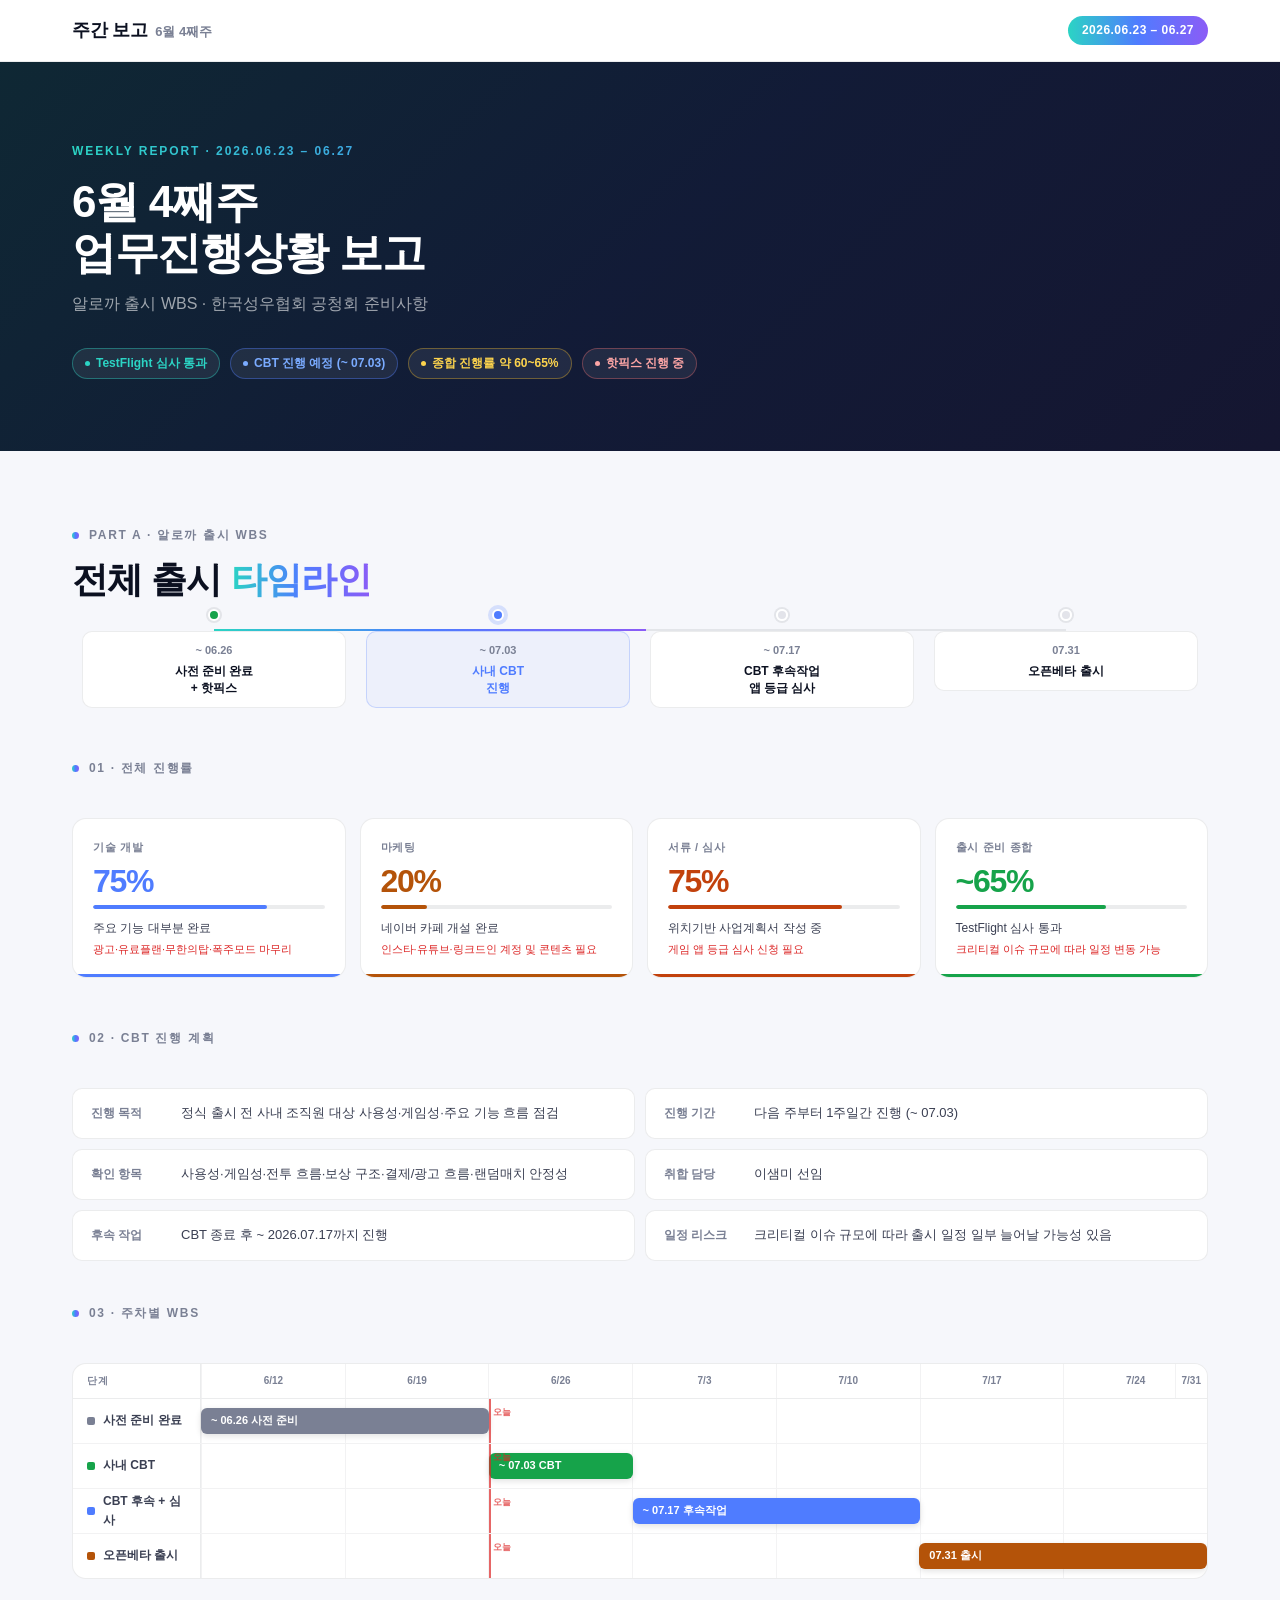
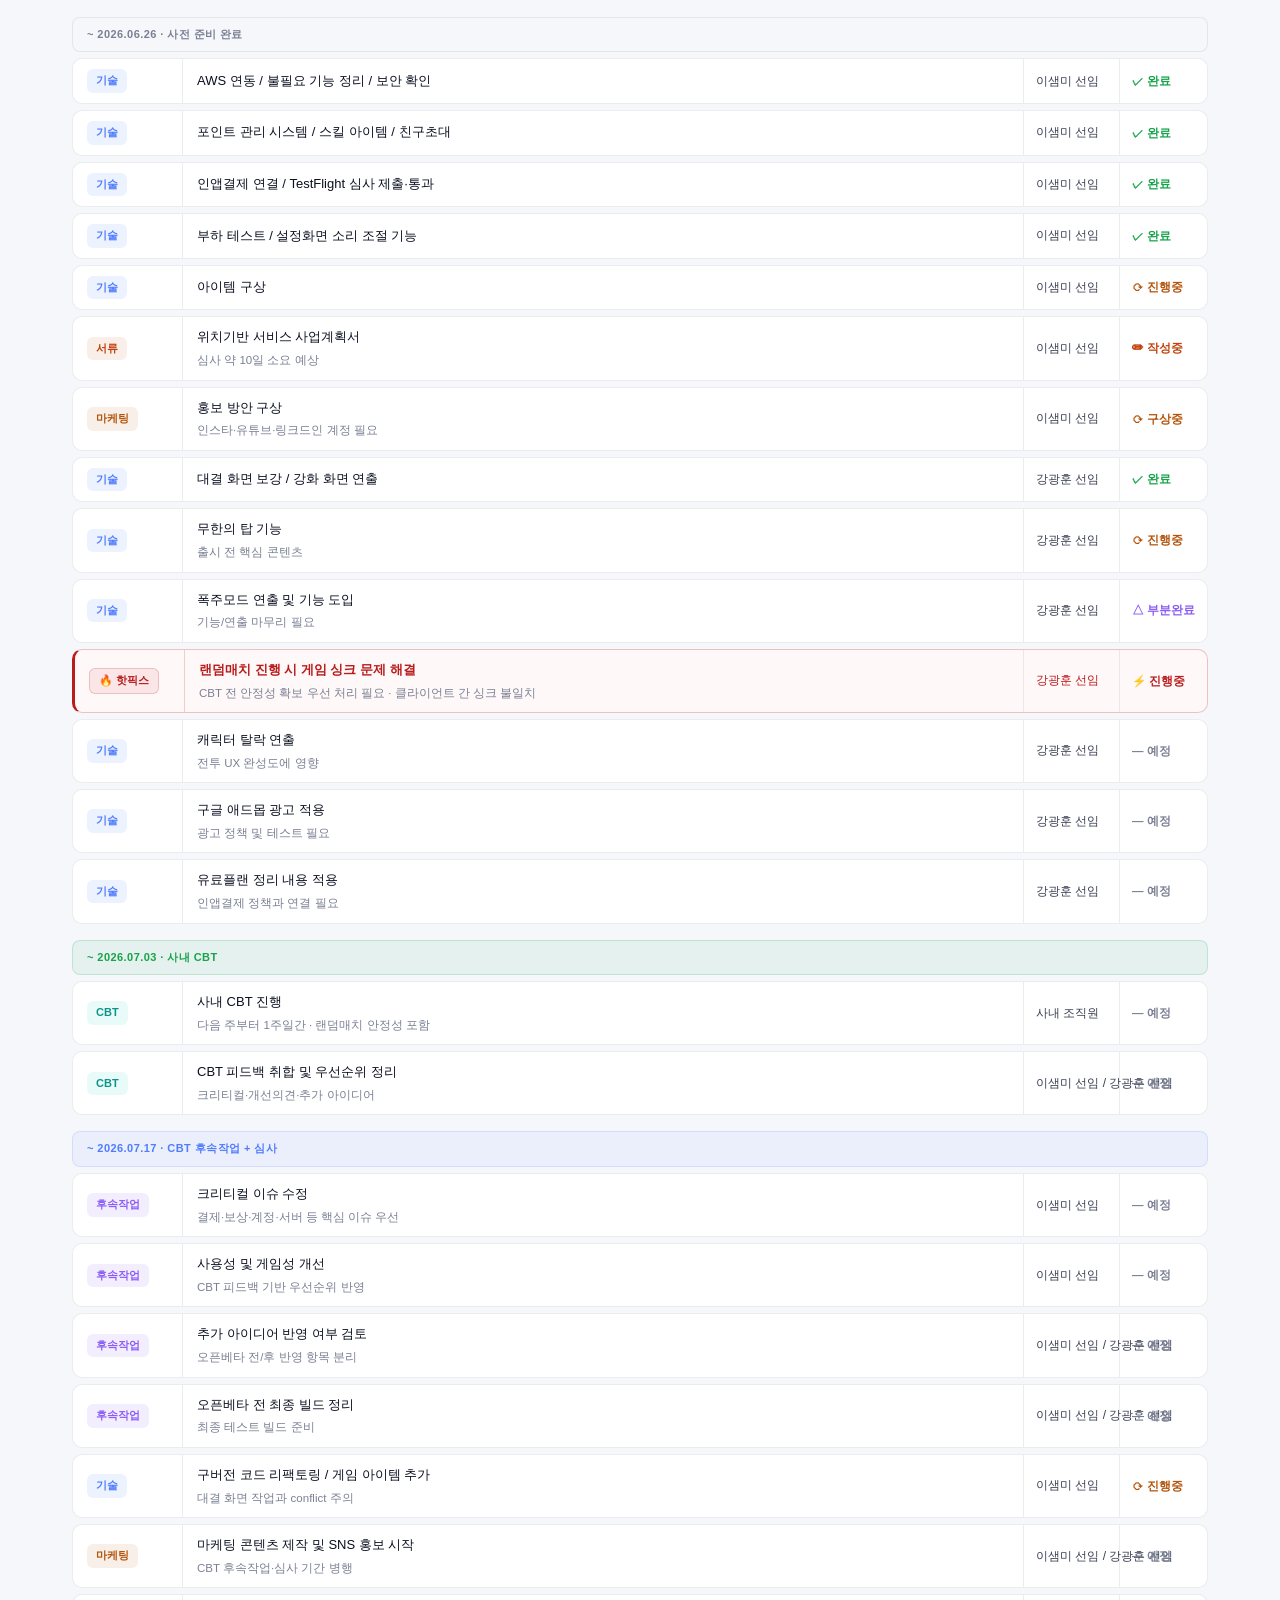
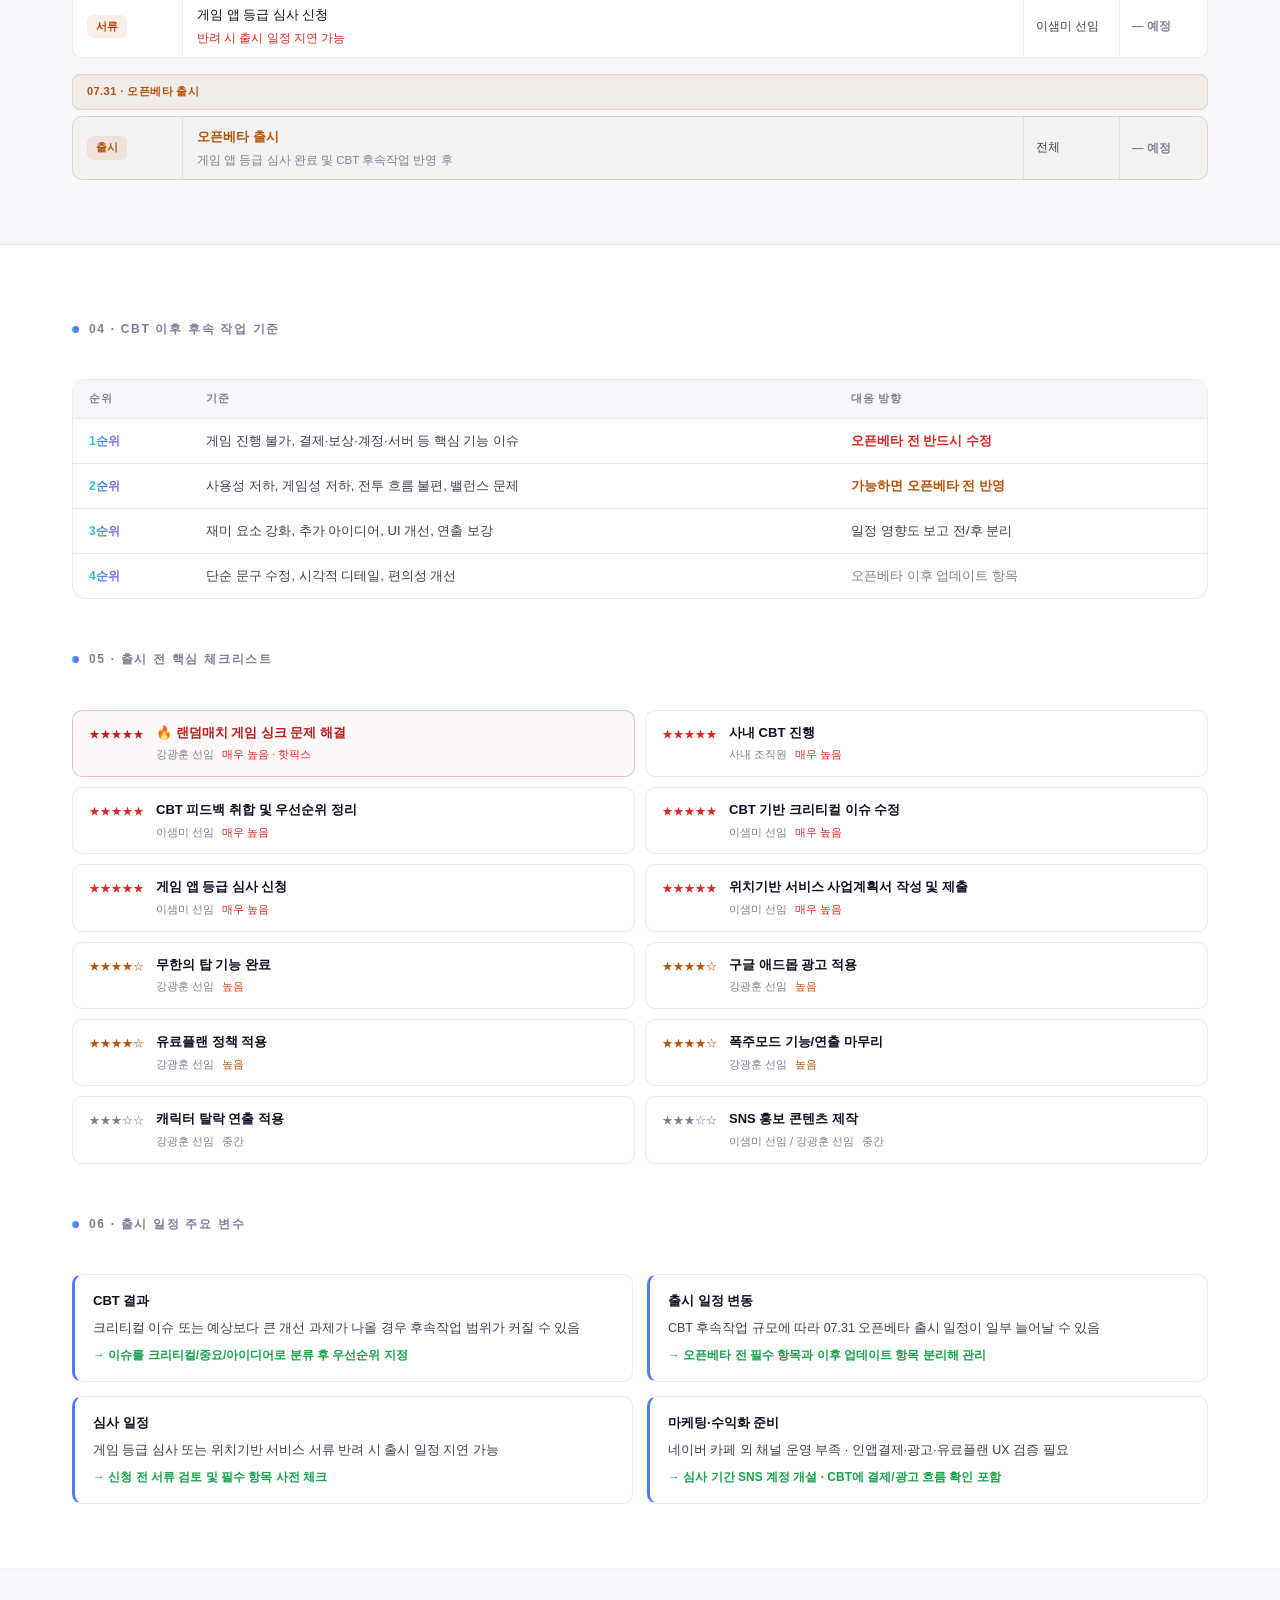
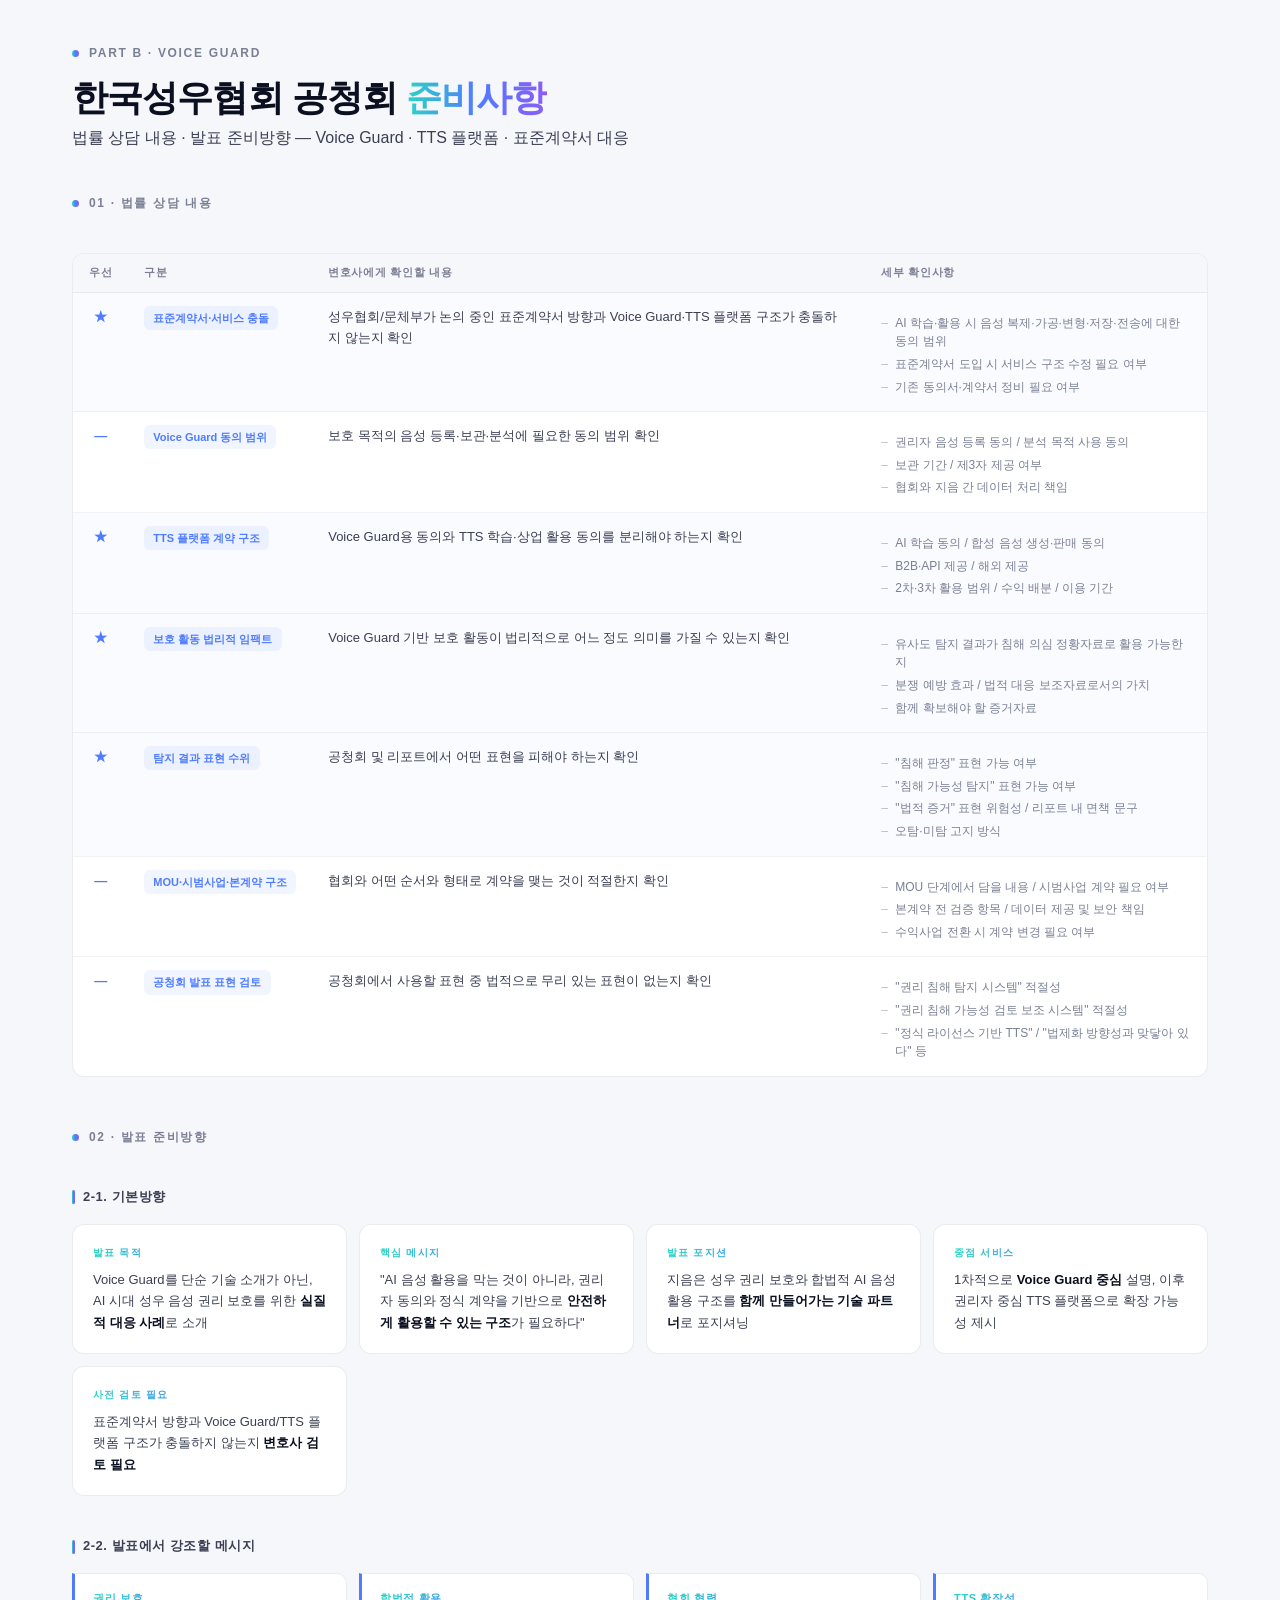
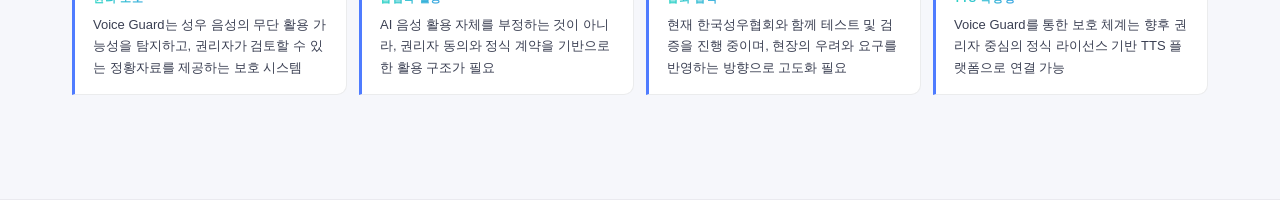
==== commit 9e31c213: "Fix 간트 타임라인 날짜 칸 수정: 6/12~7/31 주차별 8칸으로 변경 Co-Authored-By: Claude Sonnet 4.6 <noreply@anthropic.com>" ====
--- a/weekly-report.html
+++ b/weekly-report.html
@@ -204,6 +204,7 @@
   .gantt-head-dates{display:flex;position:relative;}
   .gantt-date{flex:1;text-align:center;font-size:10px;color:var(--ink-mute);padding:9px 0;border-left:1px solid var(--line-soft);font-weight:600;}
   .gantt-date.today-col{color:var(--red);font-weight:800;}
+  .gantt-date-end{flex:0 0 auto;position:absolute;right:0;top:0;height:100%;display:flex;align-items:center;padding:0 6px;font-size:10px;font-weight:600;color:var(--ink-mute);border-left:1px solid var(--line-soft);background:#fff;}
   .gantt-row-link{display:grid;grid-template-columns:128px 1fr;border-bottom:1px solid var(--line-soft);text-decoration:none;cursor:pointer;transition:background .15s;}
   .gantt-row-link:last-child{border-bottom:none;}
   .gantt-row-link:hover .gantt-row-name{color:var(--ink);}
@@ -334,17 +335,19 @@
     <div class="sec-eyebrow mb40">03 · 주차별 WBS</div>
 
     <!-- 간트 타임라인 -->
+    <!-- 총 49일 (6/12~7/31), 7칸, 각 칸=7일=14.28% / 오늘 6/25 = 13/49 = 26.5% -->
     <div class="gantt-wrap">
       <div class="gantt-head">
         <div class="gantt-head-label">단계</div>
         <div class="gantt-head-dates">
-          <div class="gantt-date">6/13</div>
-          <div class="gantt-date">6/20</div>
-          <div class="gantt-date today-col">6/25</div>
-          <div class="gantt-date">7/4</div>
-          <div class="gantt-date">7/11</div>
-          <div class="gantt-date">7/18</div>
-          <div class="gantt-date">7/25</div>
+          <div class="gantt-date">6/12</div>
+          <div class="gantt-date">6/19</div>
+          <div class="gantt-date">6/26</div>
+          <div class="gantt-date">7/3</div>
+          <div class="gantt-date">7/10</div>
+          <div class="gantt-date">7/17</div>
+          <div class="gantt-date">7/24</div>
+          <div class="gantt-date gantt-date-end">7/31</div>
         </div>
       </div>
 
@@ -352,8 +355,8 @@
         <div class="gantt-row-name"><span class="gantt-dot" style="background:#7A8094"></span>사전 준비 완료</div>
         <div class="gantt-track">
           <div class="gantt-col-bg"><div class="gantt-col"></div><div class="gantt-col"></div><div class="gantt-col"></div><div class="gantt-col"></div><div class="gantt-col"></div><div class="gantt-col"></div><div class="gantt-col"></div></div>
-          <div class="gantt-today-line" style="left:24.5%"></div>
-          <div class="gantt-bar" style="left:0%;width:27%;background:#7A8094">~ 06.26 사전 준비</div>
+          <div class="gantt-today-line" style="left:28.6%"></div>
+          <div class="gantt-bar" style="left:0%;width:28.6%;background:#7A8094">~ 06.26 사전 준비</div>
         </div>
       </a>
 
@@ -361,8 +364,8 @@
         <div class="gantt-row-name"><span class="gantt-dot" style="background:#16A34A"></span>사내 CBT</div>
         <div class="gantt-track">
           <div class="gantt-col-bg"><div class="gantt-col"></div><div class="gantt-col"></div><div class="gantt-col"></div><div class="gantt-col"></div><div class="gantt-col"></div><div class="gantt-col"></div><div class="gantt-col"></div></div>
-          <div class="gantt-today-line" style="left:24.5%"></div>
-          <div class="gantt-bar" style="left:29%;width:14.5%;background:#16A34A">~ 07.03 CBT</div>
+          <div class="gantt-today-line" style="left:28.6%"></div>
+          <div class="gantt-bar" style="left:28.6%;width:14.3%;background:#16A34A">~ 07.03 CBT</div>
         </div>
       </a>
 
@@ -370,8 +373,8 @@
         <div class="gantt-row-name"><span class="gantt-dot" style="background:#4F7CFF"></span>CBT 후속 + 심사</div>
         <div class="gantt-track">
           <div class="gantt-col-bg"><div class="gantt-col"></div><div class="gantt-col"></div><div class="gantt-col"></div><div class="gantt-col"></div><div class="gantt-col"></div><div class="gantt-col"></div><div class="gantt-col"></div></div>
-          <div class="gantt-today-line" style="left:24.5%"></div>
-          <div class="gantt-bar" style="left:43.5%;width:29%;background:#4F7CFF">~ 07.17 후속작업</div>
+          <div class="gantt-today-line" style="left:28.6%"></div>
+          <div class="gantt-bar" style="left:42.9%;width:28.6%;background:#4F7CFF">~ 07.17 후속작업</div>
         </div>
       </a>
 
@@ -379,8 +382,8 @@
         <div class="gantt-row-name"><span class="gantt-dot" style="background:#B45309"></span>오픈베타 출시</div>
         <div class="gantt-track">
           <div class="gantt-col-bg"><div class="gantt-col"></div><div class="gantt-col"></div><div class="gantt-col"></div><div class="gantt-col"></div><div class="gantt-col"></div><div class="gantt-col"></div><div class="gantt-col"></div></div>
-          <div class="gantt-today-line" style="left:24.5%"></div>
-          <div class="gantt-bar" style="left:72.5%;width:27.5%;background:#B45309">07.31 출시</div>
+          <div class="gantt-today-line" style="left:28.6%"></div>
+          <div class="gantt-bar" style="left:71.4%;width:28.6%;background:#B45309">07.31 출시</div>
         </div>
       </a>
     </div>
